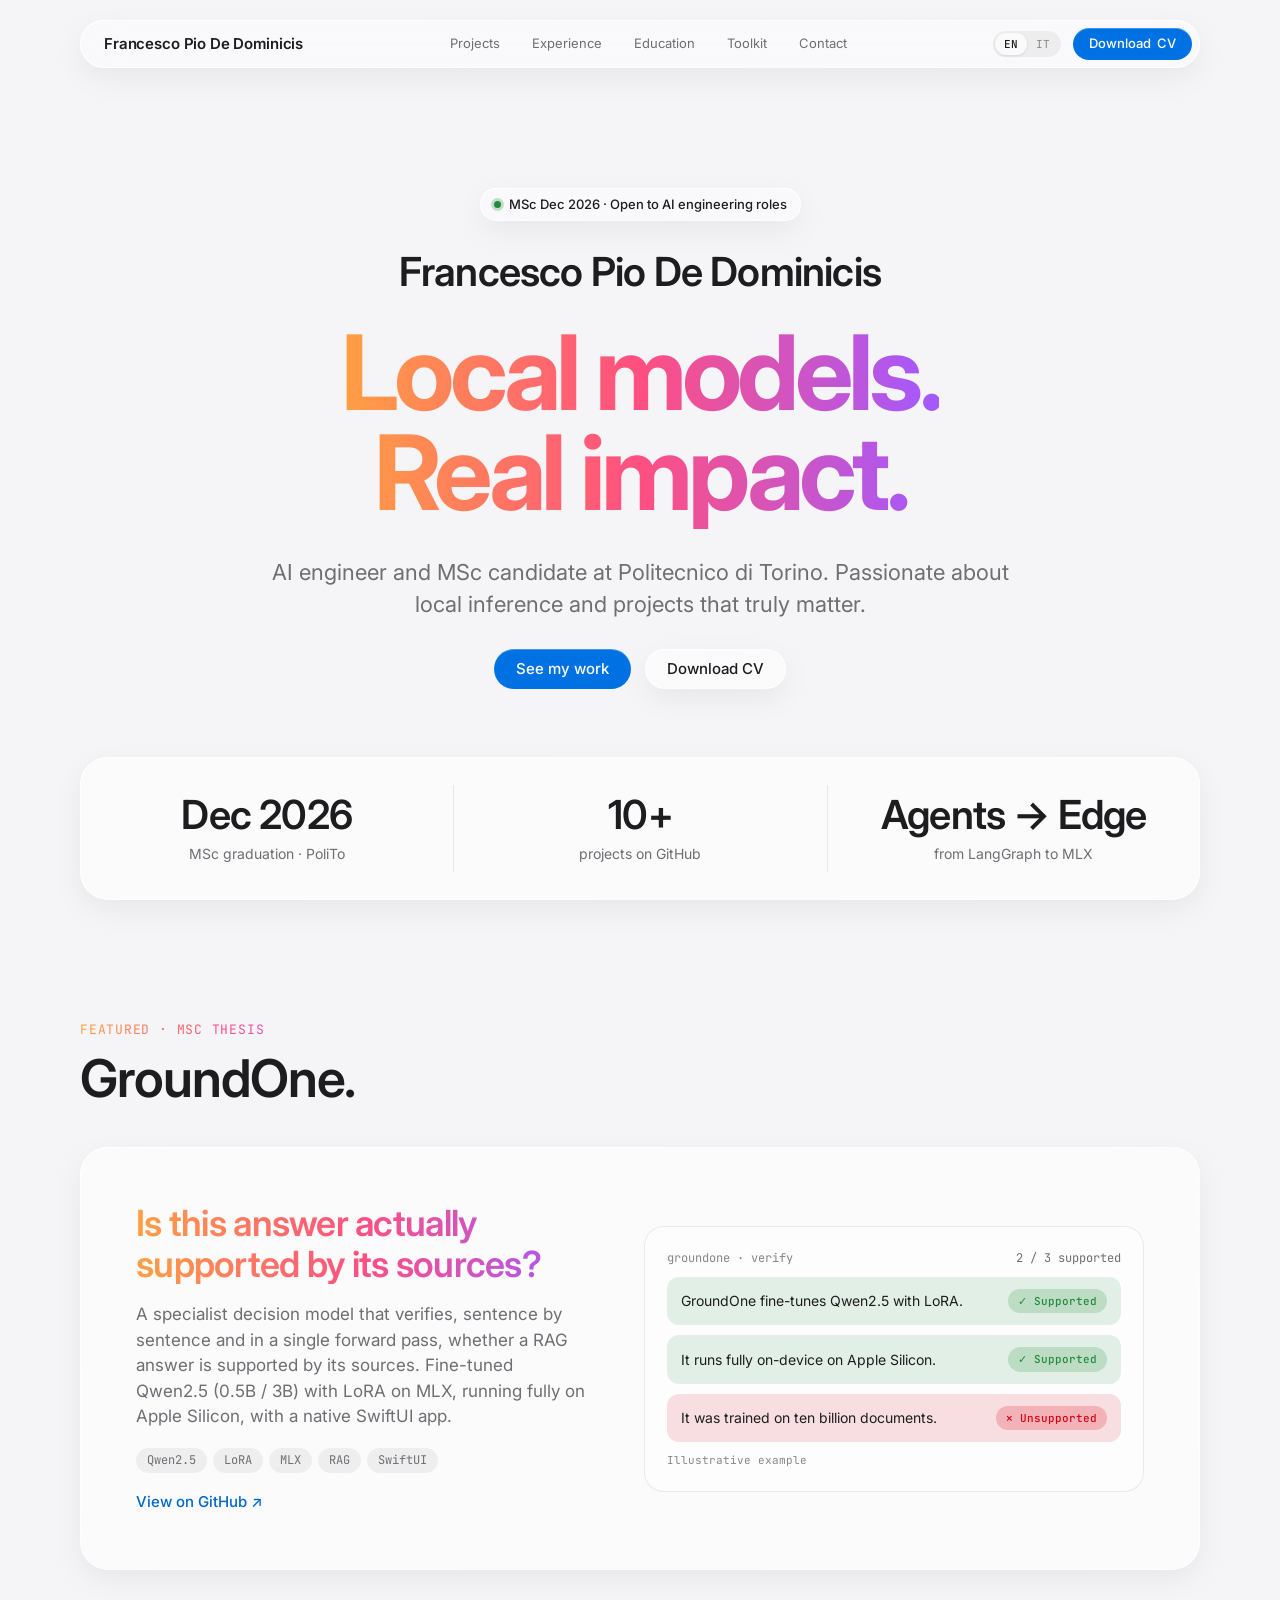
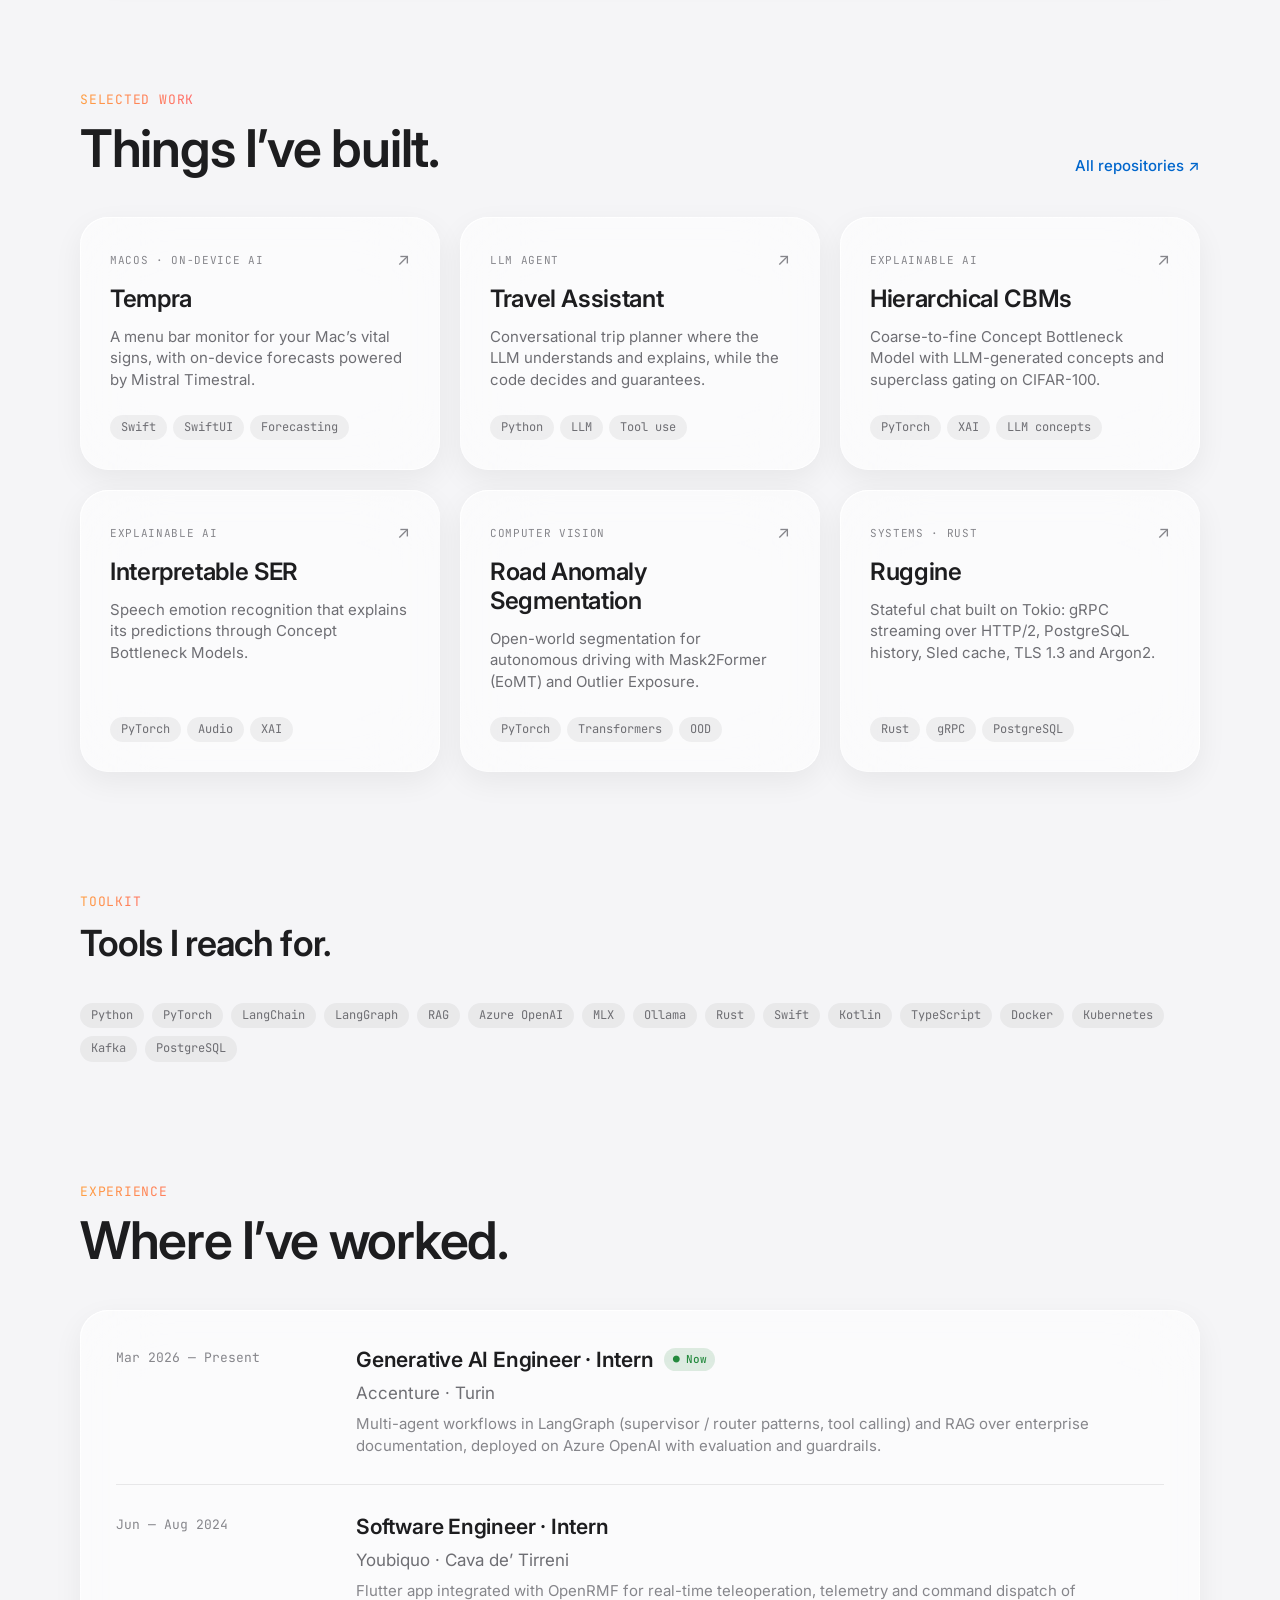
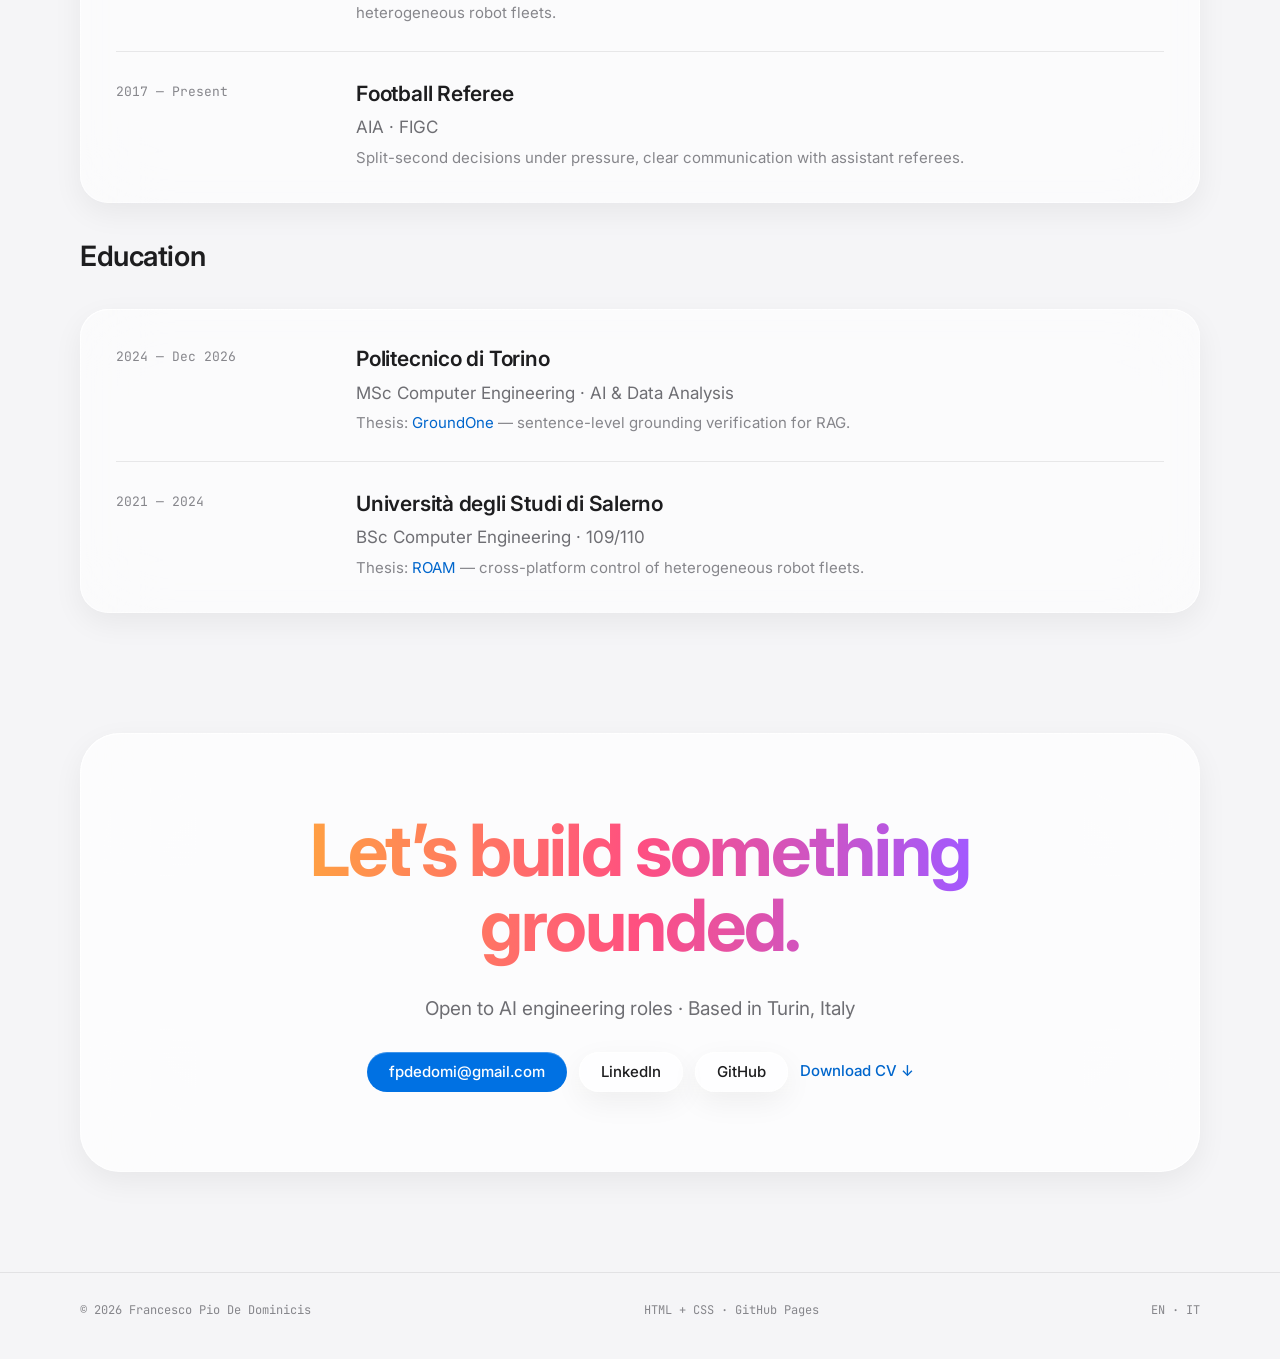
==== index.html @ 04e1f10a "Hero caption: AI engineer instead of Generative AI engineer Co-Authored-By: Claude Opus 5.5 <noreply" ====
<!doctype html>
<html lang="en">
<head>
  <meta charset="utf-8">
  <meta name="viewport" content="width=device-width, initial-scale=1">
  <title>Francesco Pio De Dominicis — AI Engineer</title>
  <meta name="description" content="AI engineer and MSc candidate at Politecnico di Torino, passionate about local inference and meaningful projects.">
  <meta name="color-scheme" content="light dark">
  <meta name="theme-color" content="#f5f5f7" media="(prefers-color-scheme: light)">
  <meta name="theme-color" content="#000000" media="(prefers-color-scheme: dark)">
  <link rel="canonical" href="https://frankydedo.github.io/">
  <link rel="alternate" hreflang="en" href="https://frankydedo.github.io/">
  <link rel="alternate" hreflang="it" href="https://frankydedo.github.io/it/">
  <meta property="og:type" content="website">
  <meta property="og:title" content="Francesco Pio De Dominicis — AI Engineer">
  <meta property="og:description" content="AI engineer passionate about local inference and meaningful projects.">
  <meta property="og:url" content="https://frankydedo.github.io/">
  <link rel="icon" href="assets/favicon.svg" type="image/svg+xml">
  <link rel="preconnect" href="https://fonts.googleapis.com">
  <link rel="preconnect" href="https://fonts.gstatic.com" crossorigin>
  <link rel="stylesheet" href="https://fonts.googleapis.com/css2?family=Inter:wght@400;500;600;700&family=JetBrains+Mono:wght@400;500&display=swap">
  <link rel="stylesheet" href="assets/css/style.css">
</head>
<body>
  <a class="skip-link" href="#main">Skip to content</a>

  <div class="nav-wrap container">
    <nav class="nav glass glass--thin" aria-label="Main">
      <a class="nav__brand" href="#top"><span class="long">Francesco Pio De Dominicis</span><span class="short">F. P. De Dominicis</span></a>
      <div class="nav__links">
        <a href="#work">Projects</a>
        <a href="#experience">Experience</a>
        <a href="#education">Education</a>
        <a href="#toolkit">Toolkit</a>
        <a href="#contact">Contact</a>
      </div>
      <div class="nav__actions">
        <div class="lang" aria-label="Language">
          <a href="./" aria-current="true" hreflang="en" lang="en">EN</a>
          <a href="it/" hreflang="it" lang="it">IT</a>
        </div>
        <a class="btn btn--primary btn--small" href="assets/Francesco-Pio-De-Dominicis-CV.pdf" download><span class="long">Download </span>CV</a>
      </div>
    </nav>
  </div>

  <main id="main">
    <!-- Hero -->
    <header class="hero container" id="top">
      <p class="status glass glass--thin"><span class="status__dot" aria-hidden="true"></span>MSc Dec 2026 · Open to AI engineering roles</p>
      <p class="hero__name">Francesco Pio De Dominicis</p>
      <h1 class="hero__title gradient-text">Local models.<br>Real impact.</h1>
      <p class="hero__lead">AI engineer and MSc candidate at Politecnico di Torino. Passionate about local inference and projects that truly matter.</p>
      <div class="hero__cta">
        <a class="btn btn--primary" href="#work">See my work</a>
        <a class="btn btn--glass glass" href="assets/Francesco-Pio-De-Dominicis-CV.pdf" download>Download CV</a>
      </div>
      <div class="stats glass">
        <div class="stat"><span class="stat__value">Dec 2026</span><span class="stat__label">MSc graduation · PoliTo</span></div>
        <div class="stat"><span class="stat__value">10+</span><span class="stat__label">projects on GitHub</span></div>
        <div class="stat"><span class="stat__value">Agents → Edge</span><span class="stat__label">from LangGraph to MLX</span></div>
      </div>
    </header>

    <!-- Featured -->
    <section class="section container" id="work" aria-labelledby="featured-title">
      <div class="section-head">
        <div>
          <p class="eyebrow gradient-text">Featured · MSc Thesis</p>
          <h2 class="headline" id="featured-title">GroundOne.</h2>
        </div>
      </div>
      <article class="featured glass">
        <div class="featured__body">
          <h3 class="featured__title gradient-text">Is this answer actually supported by its sources?</h3>
          <p class="featured__text">A specialist decision model that verifies, sentence by sentence and in a single forward pass, whether a RAG answer is supported by its sources. Fine-tuned Qwen2.5 (0.5B / 3B) with LoRA on MLX, running fully on Apple Silicon, with a native SwiftUI app.</p>
          <ul class="tags" aria-label="Technologies">
            <li class="tag">Qwen2.5</li><li class="tag">LoRA</li><li class="tag">MLX</li><li class="tag">RAG</li><li class="tag">SwiftUI</li>
          </ul>
          <a class="link" href="https://github.com/frankydedo/GroundOne" target="_blank" rel="noopener">View on GitHub ↗</a>
        </div>
        <figure class="viz" aria-label="Example of sentence-level verification">
          <div class="viz__head"><span>groundone · verify</span><span>2 / 3 supported</span></div>
          <div class="claim claim--ok"><span>GroundOne fine-tunes Qwen2.5 with LoRA.</span><span class="claim__badge">✓ Supported</span></div>
          <div class="claim claim--ok"><span>It runs fully on-device on Apple Silicon.</span><span class="claim__badge">✓ Supported</span></div>
          <div class="claim claim--bad"><span>It was trained on ten billion documents.</span><span class="claim__badge">✕ Unsupported</span></div>
          <figcaption class="viz__note">Illustrative example</figcaption>
        </figure>
      </article>
    </section>

    <!-- Projects -->
    <section class="section container" aria-labelledby="projects-title">
      <div class="section-head">
        <div>
          <p class="eyebrow gradient-text">Selected work</p>
          <h2 class="headline" id="projects-title">Things I’ve built.</h2>
        </div>
        <a class="link" href="https://github.com/frankydedo?tab=repositories" target="_blank" rel="noopener">All repositories ↗</a>
      </div>
      <div class="grid">
        <a class="card glass" href="https://github.com/frankydedo/Tempra" target="_blank" rel="noopener">
          <div class="card__top"><span class="card__kicker">macOS · On-device AI</span><span class="card__arrow" aria-hidden="true">↗</span></div>
          <h3 class="card__title">Tempra</h3>
          <p class="card__text">A menu bar monitor for your Mac’s vital signs, with on-device forecasts powered by Mistral Timestral.</p>
          <ul class="tags"><li class="tag">Swift</li><li class="tag">SwiftUI</li><li class="tag">Forecasting</li></ul>
        </a>
        <a class="card glass" href="https://github.com/frankydedo/travel-assistant" target="_blank" rel="noopener">
          <div class="card__top"><span class="card__kicker">LLM Agent</span><span class="card__arrow" aria-hidden="true">↗</span></div>
          <h3 class="card__title">Travel Assistant</h3>
          <p class="card__text">Conversational trip planner where the LLM understands and explains, while the code decides and guarantees.</p>
          <ul class="tags"><li class="tag">Python</li><li class="tag">LLM</li><li class="tag">Tool use</li></ul>
        </a>
        <a class="card glass" href="https://github.com/frankydedo/Hierarchical-Coarse-to-Fine-Concept-Bottleneck-Models" target="_blank" rel="noopener">
          <div class="card__top"><span class="card__kicker">Explainable AI</span><span class="card__arrow" aria-hidden="true">↗</span></div>
          <h3 class="card__title">Hierarchical CBMs</h3>
          <p class="card__text">Coarse-to-fine Concept Bottleneck Model with LLM-generated concepts and superclass gating on CIFAR-100.</p>
          <ul class="tags"><li class="tag">PyTorch</li><li class="tag">XAI</li><li class="tag">LLM concepts</li></ul>
        </a>
        <a class="card glass" href="https://github.com/frankydedo/Inherently-Interpretable-SER" target="_blank" rel="noopener">
          <div class="card__top"><span class="card__kicker">Explainable AI</span><span class="card__arrow" aria-hidden="true">↗</span></div>
          <h3 class="card__title">Interpretable SER</h3>
          <p class="card__text">Speech emotion recognition that explains its predictions through Concept Bottleneck Models.</p>
          <ul class="tags"><li class="tag">PyTorch</li><li class="tag">Audio</li><li class="tag">XAI</li></ul>
        </a>
        <a class="card glass" href="https://github.com/frankydedo/MaskArchitectureAnomaly_CourseProject" target="_blank" rel="noopener">
          <div class="card__top"><span class="card__kicker">Computer Vision</span><span class="card__arrow" aria-hidden="true">↗</span></div>
          <h3 class="card__title">Road Anomaly Segmentation</h3>
          <p class="card__text">Open-world segmentation for autonomous driving with Mask2Former (EoMT) and Outlier Exposure.</p>
          <ul class="tags"><li class="tag">PyTorch</li><li class="tag">Transformers</li><li class="tag">OOD</li></ul>
        </a>
        <a class="card glass" href="https://github.com/frankydedo/Ruggine" target="_blank" rel="noopener">
          <div class="card__top"><span class="card__kicker">Systems · Rust</span><span class="card__arrow" aria-hidden="true">↗</span></div>
          <h3 class="card__title">Ruggine</h3>
          <p class="card__text">Stateful chat built on Tokio: gRPC streaming over HTTP/2, PostgreSQL history, Sled cache, TLS 1.3 and Argon2.</p>
          <ul class="tags"><li class="tag">Rust</li><li class="tag">gRPC</li><li class="tag">PostgreSQL</li></ul>
        </a>
      </div>
    </section>

    <!-- Toolkit -->
    <section class="section container toolkit" id="toolkit" aria-labelledby="toolkit-title">
      <div class="section-head">
        <div>
          <p class="eyebrow gradient-text">Toolkit</p>
          <h2 class="headline headline--sm" id="toolkit-title">Tools I reach for.</h2>
        </div>
      </div>
      <ul class="tags">
        <li class="tag">Python</li><li class="tag">PyTorch</li><li class="tag">LangChain</li><li class="tag">LangGraph</li><li class="tag">RAG</li><li class="tag">Azure OpenAI</li><li class="tag">MLX</li><li class="tag">Ollama</li><li class="tag">Rust</li><li class="tag">Swift</li><li class="tag">Kotlin</li><li class="tag">TypeScript</li><li class="tag">Docker</li><li class="tag">Kubernetes</li><li class="tag">Kafka</li><li class="tag">PostgreSQL</li>
      </ul>
    </section>

    <!-- Experience -->
    <section class="section container" id="experience" aria-labelledby="experience-title">
      <div class="section-head">
        <div>
          <p class="eyebrow gradient-text">Experience</p>
          <h2 class="headline" id="experience-title">Where I’ve worked.</h2>
        </div>
      </div>
      <ol class="timeline glass">
        <li class="entry">
          <span class="entry__period">Mar 2026 — Present</span>
          <div>
            <h3 class="entry__role">Generative AI Engineer · Intern <span class="now">● Now</span></h3>
            <p class="entry__org">Accenture · Turin</p>
            <p class="entry__text">Multi-agent workflows in LangGraph (supervisor / router patterns, tool calling) and RAG over enterprise documentation, deployed on Azure OpenAI with evaluation and guardrails.</p>
          </div>
        </li>
        <li class="entry">
          <span class="entry__period">Jun — Aug 2024</span>
          <div>
            <h3 class="entry__role">Software Engineer · Intern</h3>
            <p class="entry__org">Youbiquo · Cava de’ Tirreni</p>
            <p class="entry__text">Flutter app integrated with OpenRMF for real-time teleoperation, telemetry and command dispatch of heterogeneous robot fleets.</p>
          </div>
        </li>
        <li class="entry">
          <span class="entry__period">2017 — Present</span>
          <div>
            <h3 class="entry__role">Football Referee</h3>
            <p class="entry__org">AIA · FIGC</p>
            <p class="entry__text">Split-second decisions under pressure, clear communication with assistant referees.</p>
          </div>
        </li>
      </ol>

      <h3 class="subhead" id="education">Education</h3>
      <ol class="timeline glass">
        <li class="entry">
          <span class="entry__period">2024 — Dec 2026</span>
          <div>
            <h3 class="entry__role">Politecnico di Torino</h3>
            <p class="entry__org">MSc Computer Engineering · AI &amp; Data Analysis</p>
            <p class="entry__text">Thesis: <a href="https://github.com/frankydedo/GroundOne" target="_blank" rel="noopener">GroundOne</a> — sentence-level grounding verification for RAG.</p>
          </div>
        </li>
        <li class="entry">
          <span class="entry__period">2021 — 2024</span>
          <div>
            <h3 class="entry__role">Università degli Studi di Salerno</h3>
            <p class="entry__org">BSc Computer Engineering · 109/110</p>
            <p class="entry__text">Thesis: <a href="https://github.com/frankydedo/ROAM" target="_blank" rel="noopener">ROAM</a> — cross-platform control of heterogeneous robot fleets.</p>
          </div>
        </li>
      </ol>
    </section>

    <!-- Contact -->
    <section class="section container" id="contact" aria-labelledby="contact-title">
      <div class="cta glass glass--thick">
        <h2 class="cta__title gradient-text" id="contact-title">Let’s build something<br>grounded.</h2>
        <p class="cta__lead">Open to AI engineering roles · Based in Turin, Italy</p>
        <div class="cta__actions">
          <a class="btn btn--primary" href="mailto:fpdedomi@gmail.com">fpdedomi@gmail.com</a>
          <a class="btn btn--glass glass" href="https://www.linkedin.com/in/francesco-pio-de-dominicis/" target="_blank" rel="noopener">LinkedIn</a>
          <a class="btn btn--glass glass" href="https://github.com/frankydedo" target="_blank" rel="noopener">GitHub</a>
          <a class="link" href="assets/Francesco-Pio-De-Dominicis-CV.pdf" download>Download CV ↓</a>
        </div>
      </div>
    </section>
  </main>

  <footer class="footer">
    <div class="footer__inner container">
      <span>© 2026 Francesco Pio De Dominicis</span>
      <span>HTML + CSS · GitHub Pages</span>
      <span><a href="./" aria-current="true">EN</a> · <a href="it/">IT</a></span>
    </div>
  </footer>
</body>
</html>
---- assets/css/style.css ----
/* ==========================================================================
   Francesco Pio De Dominicis — Portfolio
   Design system E · "Pro Glass": monochrome canvas, gradient headlines,
   Liquid Glass on foreground containers only. Theme follows the OS.
   ========================================================================== */

/* ---------- Tokens ---------- */
:root {
  color-scheme: light dark;

  --font-sans: -apple-system, BlinkMacSystemFont, "SF Pro Display", "SF Pro Text", "Inter", "Segoe UI", Roboto, "Helvetica Neue", Arial, sans-serif;
  --font-mono: "JetBrains Mono", ui-monospace, "SF Mono", Menlo, Consolas, monospace;

  --gradient: linear-gradient(90deg, #ff9f43 0%, #ff4f81 50%, #a259ff 100%);

  --radius: 28px;
  --radius-inner: 12px;
  --radius-cta: 40px;
  --content: 1120px;
  --gutter: 20px;

  /* Light */
  --bg: #f5f5f7;
  --label: #1d1d1f;
  --label-2: #6e6e73;
  --label-3: #86868b;
  --separator: rgba(0, 0, 0, 0.08);
  --accent: #0071e3;
  --on-accent: #ffffff;
  --link: #0066cc;
  --tag: rgba(0, 0, 0, 0.05);
  --ok: #248a3d;
  --bad: #d70015;

  --glass: rgba(255, 255, 255, 0.55);
  --glass-thin: rgba(255, 255, 255, 0.45);
  --glass-thick: rgba(255, 255, 255, 0.7);
  --glass-rim: linear-gradient(135deg, rgba(255,255,255,1) 0%, rgba(255,255,255,.55) 33%, rgba(255,255,255,.3) 66%, rgba(255,255,255,.95) 100%);
  --glass-shadow: 0 10px 30px rgba(0, 0, 0, 0.06);
  --glass-highlight: inset 0 1px 0 rgba(255, 255, 255, 0.6);
  --viz: rgba(255, 255, 255, 0.5);
}

@media (prefers-color-scheme: dark) {
  :root {
    --bg: #000000;
    --label: #f5f5f7;
    --label-2: #a1a1a6;
    --label-3: #6e6e73;
    --separator: rgba(255, 255, 255, 0.1);
    --accent: #2997ff;
    --on-accent: #ffffff;
    --link: #2997ff;
    --tag: rgba(255, 255, 255, 0.08);
    --ok: #30d158;
    --bad: #ff453a;

    --glass: rgba(255, 255, 255, 0.07);
    --glass-thin: rgba(255, 255, 255, 0.06);
    --glass-thick: rgba(255, 255, 255, 0.1);
    --glass-rim: linear-gradient(135deg, rgba(255,255,255,.5) 0%, rgba(255,255,255,.1) 33%, rgba(255,255,255,.04) 66%, rgba(255,255,255,.28) 100%);
    --glass-shadow: 0 10px 40px rgba(0, 0, 0, 0.4);
    --glass-highlight: inset 0 1px 0 rgba(255, 255, 255, 0.14);
    --viz: rgba(0, 0, 0, 0.35);
  }
}

/* ---------- Base ---------- */
*, *::before, *::after { box-sizing: border-box; }

html { scroll-behavior: smooth; scroll-padding-top: 96px; -webkit-text-size-adjust: 100%; }

body {
  margin: 0;
  background: var(--bg);
  color: var(--label);
  font-family: var(--font-sans);
  font-size: 17px;
  line-height: 1.5;
  -webkit-font-smoothing: antialiased;
  -moz-osx-font-smoothing: grayscale;
  text-rendering: optimizeLegibility;
}

h1, h2, h3, p { margin: 0; }
a { color: inherit; text-decoration: none; }
ul, ol, figure { margin: 0; padding: 0; list-style: none; }
img, svg { display: block; max-width: 100%; }

:focus-visible { outline: 2px solid var(--accent); outline-offset: 3px; border-radius: 8px; }

.skip-link {
  position: absolute; left: 16px; top: -48px; z-index: 100;
  padding: 8px 14px; border-radius: 980px;
  background: var(--accent); color: var(--on-accent); font-size: 14px;
}
.skip-link:focus { top: 16px; }

.container { width: min(var(--content), 100% - 2 * var(--gutter)); margin-inline: auto; }

.mono { font-family: var(--font-mono); }

.gradient-text {
  background: var(--gradient);
  -webkit-background-clip: text;
  background-clip: text;
  color: transparent;
}

.eyebrow {
  font-family: var(--font-mono);
  font-size: 13px;
  letter-spacing: 0.06em;
  text-transform: uppercase;
}

/* ---------- Liquid Glass ---------- */
.glass {
  position: relative;
  background: var(--glass);
  -webkit-backdrop-filter: blur(40px) saturate(180%);
  backdrop-filter: blur(40px) saturate(180%);
  border-radius: var(--radius);
  box-shadow: var(--glass-highlight), var(--glass-shadow);
  isolation: isolate;
}
/* specular rim: a 1px gradient border drawn with a mask */
.glass::before {
  content: "";
  position: absolute;
  inset: 0;
  padding: 1px;
  border-radius: inherit;
  background: var(--glass-rim);
  -webkit-mask: linear-gradient(#000 0 0) content-box, linear-gradient(#000 0 0);
  -webkit-mask-composite: xor;
  mask: linear-gradient(#000 0 0) content-box, linear-gradient(#000 0 0);
  mask-composite: exclude;
  pointer-events: none;
}
.glass--thin { background: var(--glass-thin); -webkit-backdrop-filter: blur(20px) saturate(180%); backdrop-filter: blur(20px) saturate(180%); }
.glass--thick { background: var(--glass-thick); -webkit-backdrop-filter: blur(60px) saturate(180%); backdrop-filter: blur(60px) saturate(180%); }

/* ---------- Buttons, links, tags ---------- */
.btn {
  display: inline-flex; align-items: center; gap: 6px;
  padding: 11px 22px;
  border-radius: 980px;
  font-size: 15px; font-weight: 500; line-height: 1.2;
  white-space: nowrap;
  transition: transform .2s ease-out, background-color .2s ease-out, opacity .2s;
}
.btn:hover { transform: translateY(-1px); }
.btn:active { transform: translateY(0); opacity: .85; }
.btn--primary { background: var(--accent); color: var(--on-accent); box-shadow: inset 0 1px 0 rgba(255,255,255,.25); }
.btn--glass { color: var(--label); border-radius: 980px; }
.btn--small { padding: 8px 16px; font-size: 13px; }

.link { color: var(--link); font-size: 15px; font-weight: 500; }
.link:hover { text-decoration: underline; text-underline-offset: 3px; }

.tags { display: flex; flex-wrap: wrap; gap: 6px; }
.tag {
  padding: 5px 11px;
  border-radius: 980px;
  background: var(--tag);
  color: var(--label-2);
  font-family: var(--font-mono);
  font-size: 12px;
  line-height: 1.3;
}

/* ---------- Nav (floating glass capsule) ---------- */
.nav-wrap { position: sticky; top: 16px; z-index: 50; margin-top: 20px; }
.nav {
  display: flex; align-items: center; justify-content: space-between; gap: 16px;
  padding: 8px 8px 8px 24px;
  border-radius: 980px;
}
.nav__brand { font-size: 15px; font-weight: 600; letter-spacing: -0.01em; }
.nav__links { display: flex; gap: 32px; font-size: 13px; color: var(--label-2); }
.nav__links a:hover { color: var(--label); }
.nav__actions { display: flex; align-items: center; gap: 12px; }

.lang { display: flex; padding: 2px; border-radius: 980px; background: var(--tag); font-family: var(--font-mono); font-size: 11px; }
.lang a { padding: 3px 9px; border-radius: 980px; color: var(--label-3); }
.lang a[aria-current="true"] { background: var(--glass-thick); color: var(--label); font-weight: 500; box-shadow: 0 1px 3px rgba(0,0,0,.1); }

/* ---------- Sections ---------- */
.section { padding-top: 120px; }
.section-head { display: flex; align-items: flex-end; justify-content: space-between; gap: 24px; margin-bottom: 40px; }
.section-head .eyebrow { margin-bottom: 12px; }
.headline { font-size: clamp(36px, 5vw, 52px); font-weight: 600; letter-spacing: -0.025em; line-height: 1.08; }
.headline--sm { font-size: 36px; }

/* ---------- Hero ---------- */
.hero { padding-top: 120px; text-align: center; display: flex; flex-direction: column; align-items: center; gap: 28px; }
.status {
  display: inline-flex; align-items: center; gap: 8px;
  padding: 7px 14px; border-radius: 980px;
  font-size: 13px; font-weight: 500;
}
.status__dot { width: 7px; height: 7px; border-radius: 50%; background: var(--ok); box-shadow: 0 0 0 3px color-mix(in srgb, var(--ok) 25%, transparent); }
.hero__name { font-size: clamp(26px, 3.4vw, 40px); font-weight: 600; letter-spacing: -0.02em; line-height: 1.15; }
.hero__title { font-size: clamp(32px, 12vw, 104px); font-weight: 700; letter-spacing: -0.045em; line-height: 0.96; padding-bottom: 0.06em; }
.hero__lead { max-width: 760px; font-size: clamp(18px, 2.2vw, 22px); line-height: 1.45; color: var(--label-2); }
.hero__cta { display: flex; flex-wrap: wrap; justify-content: center; gap: 14px; }

.stats { display: grid; grid-template-columns: repeat(3, 1fr); width: 100%; margin-top: 40px; padding: 28px 0; }
.stat { display: flex; flex-direction: column; align-items: center; gap: 6px; padding: 8px 16px; }
.stat + .stat { border-left: 1px solid var(--separator); }
.stat__value { font-size: clamp(28px, 3.4vw, 40px); font-weight: 600; letter-spacing: -0.02em; line-height: 1.1; }
.stat__label { font-size: 14px; color: var(--label-2); }

/* ---------- Featured (GroundOne) ---------- */
.featured { display: grid; grid-template-columns: 1fr 500px; gap: 56px; align-items: center; padding: 56px; }
.featured__body { display: flex; flex-direction: column; gap: 18px; }
.featured__title { font-size: 36px; font-weight: 600; letter-spacing: -0.02em; line-height: 1.12; }
.featured__text { color: var(--label-2); line-height: 1.5; }

.viz {
  display: flex; flex-direction: column; gap: 10px;
  padding: 22px; border-radius: 20px;
  background: var(--viz); border: 1px solid var(--separator);
}
.viz__head { display: flex; flex-wrap: wrap; justify-content: space-between; gap: 4px 12px; font-family: var(--font-mono); font-size: 12px; color: var(--label-3); }
.viz__head span:last-child { color: var(--label-2); }
.claim {
  display: flex; align-items: center; justify-content: space-between; gap: 12px;
  padding: 12px 14px; border-radius: var(--radius-inner);
  font-size: 14px;
  background: color-mix(in srgb, var(--c) 12%, transparent);
}
.claim--ok { --c: var(--ok); }
.claim--bad { --c: var(--bad); }
.claim__badge {
  flex-shrink: 0;
  padding: 4px 10px; border-radius: 980px;
  font-family: var(--font-mono); font-size: 11px; font-weight: 500;
  color: var(--c); background: color-mix(in srgb, var(--c) 20%, transparent);
}
.viz__note { font-family: var(--font-mono); font-size: 11px; color: var(--label-3); }

/* ---------- Project grid ---------- */
.grid { display: grid; grid-template-columns: repeat(3, 1fr); gap: 20px; }
.card {
  display: flex; flex-direction: column; gap: 12px;
  padding: 30px;
  transition: transform .2s ease-out;
}
.card:hover { transform: translateY(-4px); }
.card__top { display: flex; justify-content: space-between; align-items: center; }
.card__kicker { font-family: var(--font-mono); font-size: 11px; letter-spacing: 0.06em; text-transform: uppercase; color: var(--label-3); }
.card__arrow { color: var(--label-3); transition: color .2s, transform .2s; }
.card:hover .card__arrow { color: var(--link); transform: translate(2px, -2px); }
.card__title { font-size: 24px; font-weight: 600; letter-spacing: -0.015em; line-height: 1.2; }
.card__text { flex: 1; font-size: 15px; line-height: 1.45; color: var(--label-2); margin-bottom: 12px; }

/* ---------- Toolkit ---------- */
.toolkit .tags { gap: 8px; }

/* ---------- Timeline (experience / education) ---------- */
.timeline { padding: 8px 36px; }
.timeline + .subhead { margin-top: 32px; }
.subhead { font-size: 28px; font-weight: 600; letter-spacing: -0.015em; margin-bottom: 32px; }
.entry { display: grid; grid-template-columns: 200px 1fr; gap: 40px; padding: 26px 0; }
.entry + .entry { border-top: 1px solid var(--separator); }
.entry__period { font-family: var(--font-mono); font-size: 13px; color: var(--label-3); padding-top: 4px; }
.entry__role { display: flex; flex-wrap: wrap; align-items: center; gap: 10px; font-size: 21px; font-weight: 600; letter-spacing: -0.01em; }
.entry__org { font-size: 17px; color: var(--label-2); margin-top: 6px; }
.entry__text { font-size: 15px; line-height: 1.5; color: var(--label-3); margin-top: 6px; }
.entry__text a { color: var(--link); }
.now {
  padding: 3px 9px; border-radius: 980px;
  font-family: var(--font-mono); font-size: 11px; font-weight: 500;
  color: var(--ok); background: color-mix(in srgb, var(--ok) 14%, transparent);
}

/* ---------- Contact ---------- */
.cta { display: flex; flex-direction: column; align-items: center; gap: 28px; padding: 80px 40px; text-align: center; border-radius: var(--radius-cta); }
.cta__title { font-size: clamp(44px, 6.5vw, 72px); font-weight: 700; letter-spacing: -0.03em; line-height: 1.04; padding-bottom: 0.06em; }
.cta__lead { font-size: 19px; color: var(--label-2); }
.cta__actions { display: flex; flex-wrap: wrap; justify-content: center; align-items: center; gap: 12px; }

/* ---------- Footer ---------- */
.footer { margin-top: 100px; border-top: 1px solid var(--separator); }
.footer__inner { display: flex; flex-wrap: wrap; justify-content: space-between; gap: 12px; padding: 28px 0 40px; font-family: var(--font-mono); font-size: 12px; color: var(--label-3); }
.footer a:hover { color: var(--label); }

/* ---------- Responsive ---------- */
@media (max-width: 1060px) {
  .featured { grid-template-columns: 1fr; padding: 40px; }
  .grid { grid-template-columns: repeat(2, 1fr); }
  .nav__links { gap: 20px; }
}

@media (max-width: 760px) {
  .nav { padding-left: 18px; }
  .nav__links { display: none; }
  .nav .long { display: none; }
  .nav__brand { white-space: nowrap; }
  .hero { padding-top: 72px; gap: 22px; }
  .stats { grid-template-columns: 1fr; padding: 8px 0; }
  .stat { padding: 18px 16px; }
  .stat + .stat { border-left: 0; border-top: 1px solid var(--separator); }
  .section { padding-top: 88px; }
  .section-head { flex-direction: column; align-items: flex-start; }
  .featured { padding: 28px 22px; gap: 32px; }
  .featured__title { font-size: 28px; }
  .grid { grid-template-columns: 1fr; }
  .card { padding: 26px; }
  .timeline { padding: 4px 22px; }
  .entry { grid-template-columns: 1fr; gap: 6px; }
  .cta { padding: 56px 22px; }
  .claim { flex-direction: column; align-items: flex-start; }
}

@media (min-width: 761px) {
  .nav .short { display: none; }
}

@media (prefers-reduced-motion: reduce) {
  html { scroll-behavior: auto; }
  *, *::before, *::after { transition: none !important; }
}

/* Fallback for browsers without backdrop-filter: slightly more opaque glass */
@supports not ((backdrop-filter: blur(1px)) or (-webkit-backdrop-filter: blur(1px))) {
  :root { --glass: rgba(255, 255, 255, 0.85); }
  @media (prefers-color-scheme: dark) { :root { --glass: rgba(28, 28, 30, 0.92); } }
}
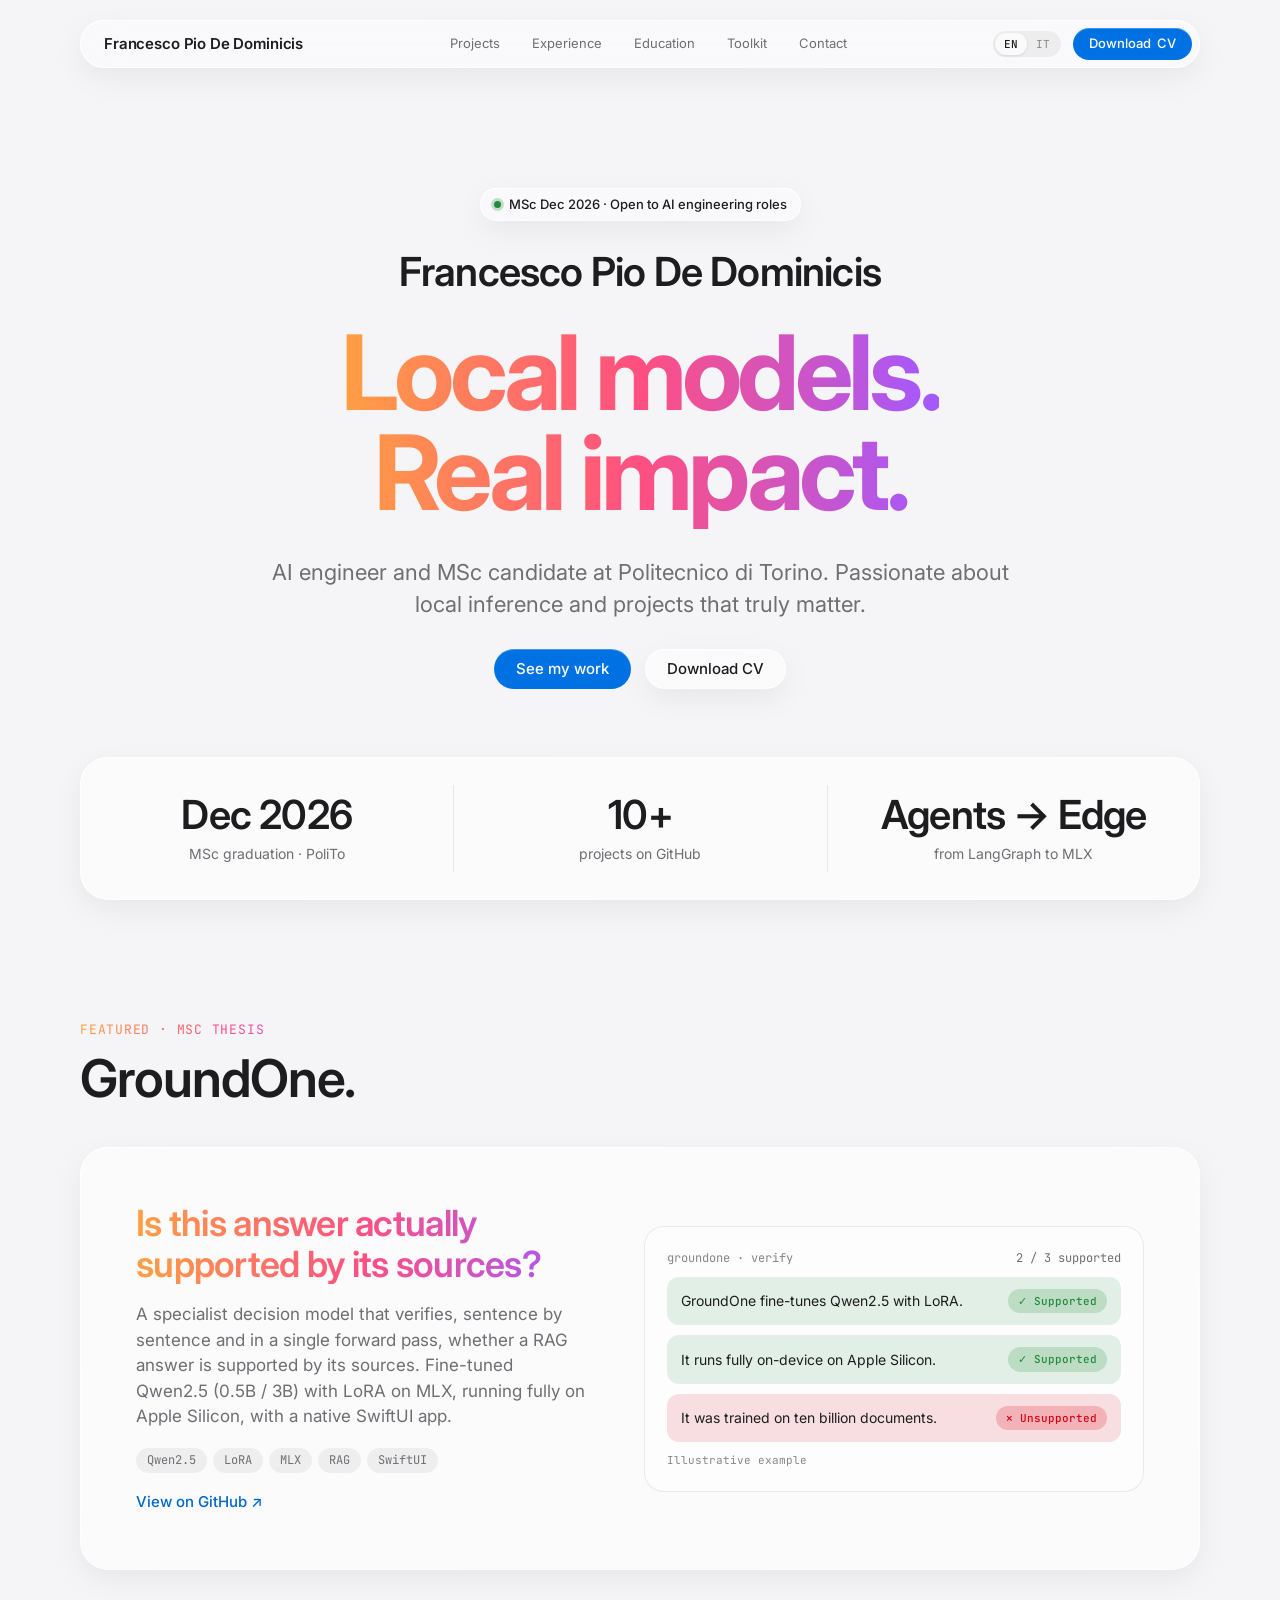
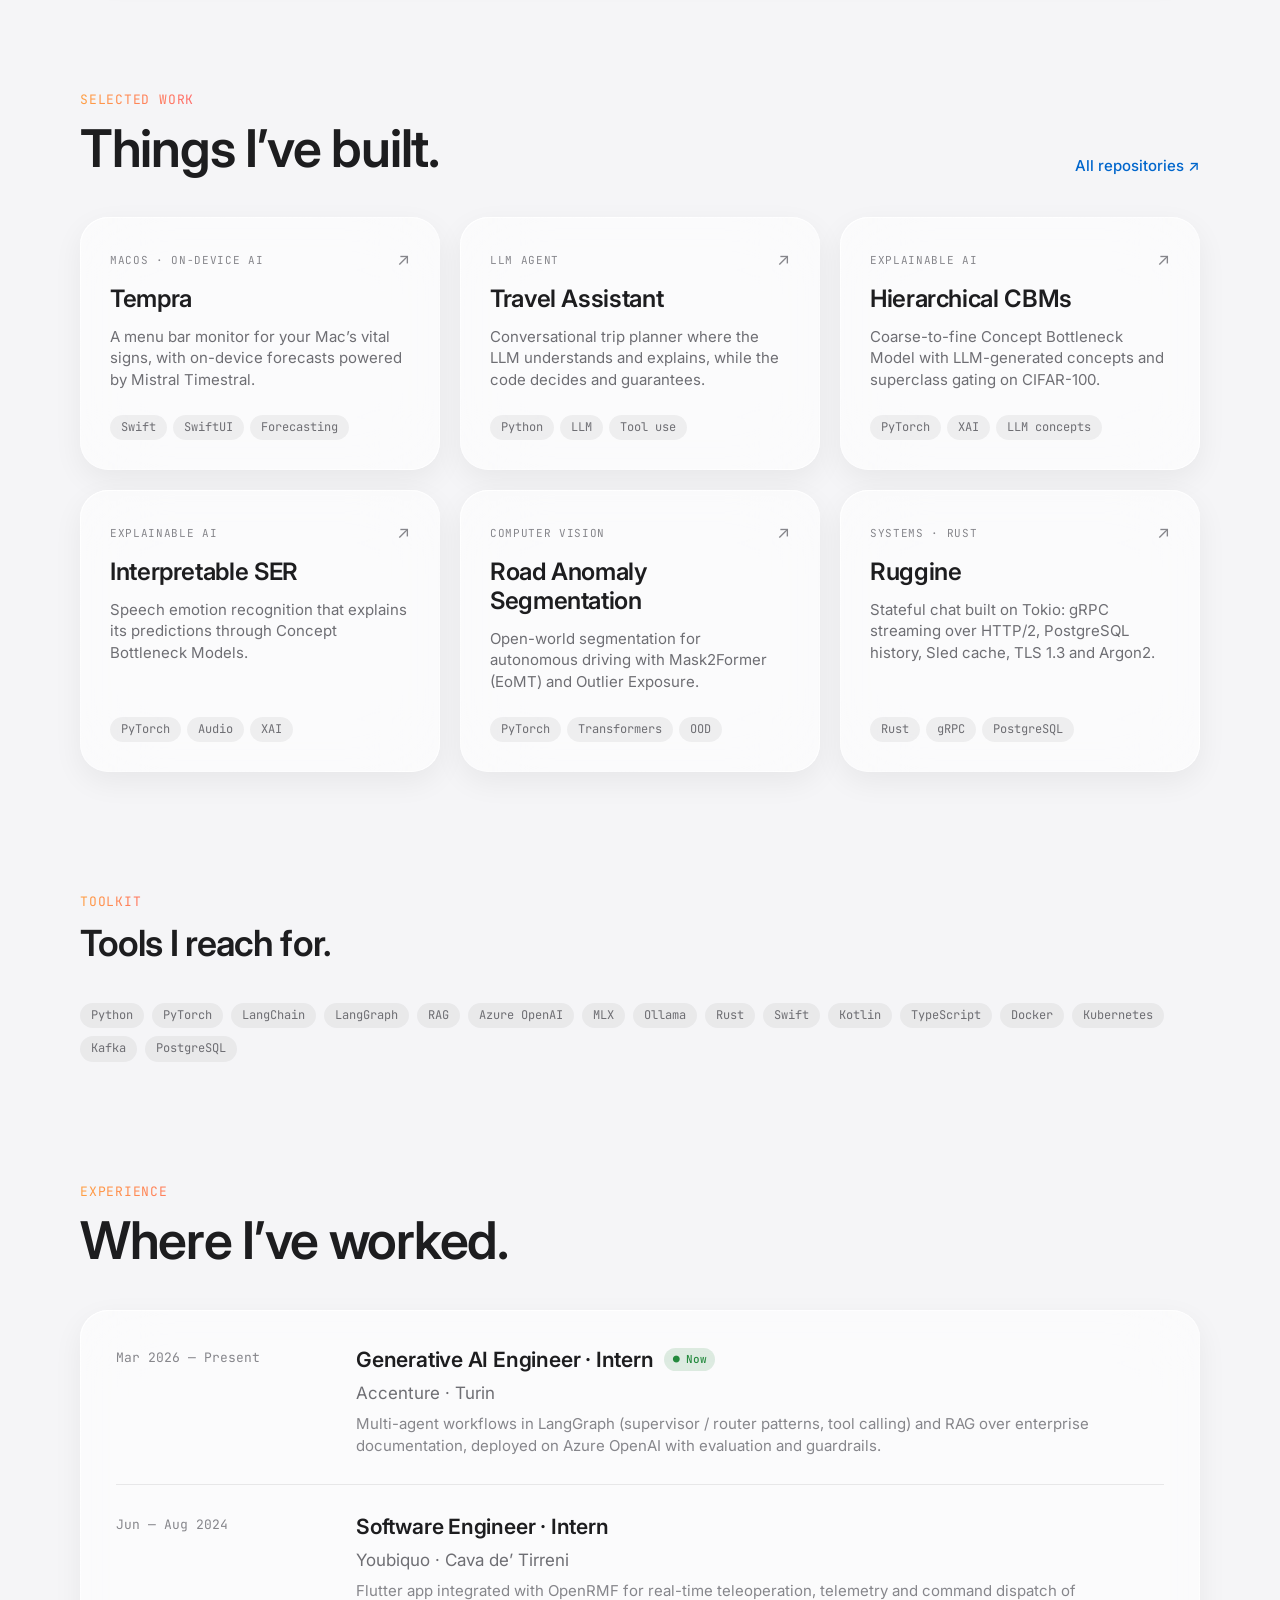
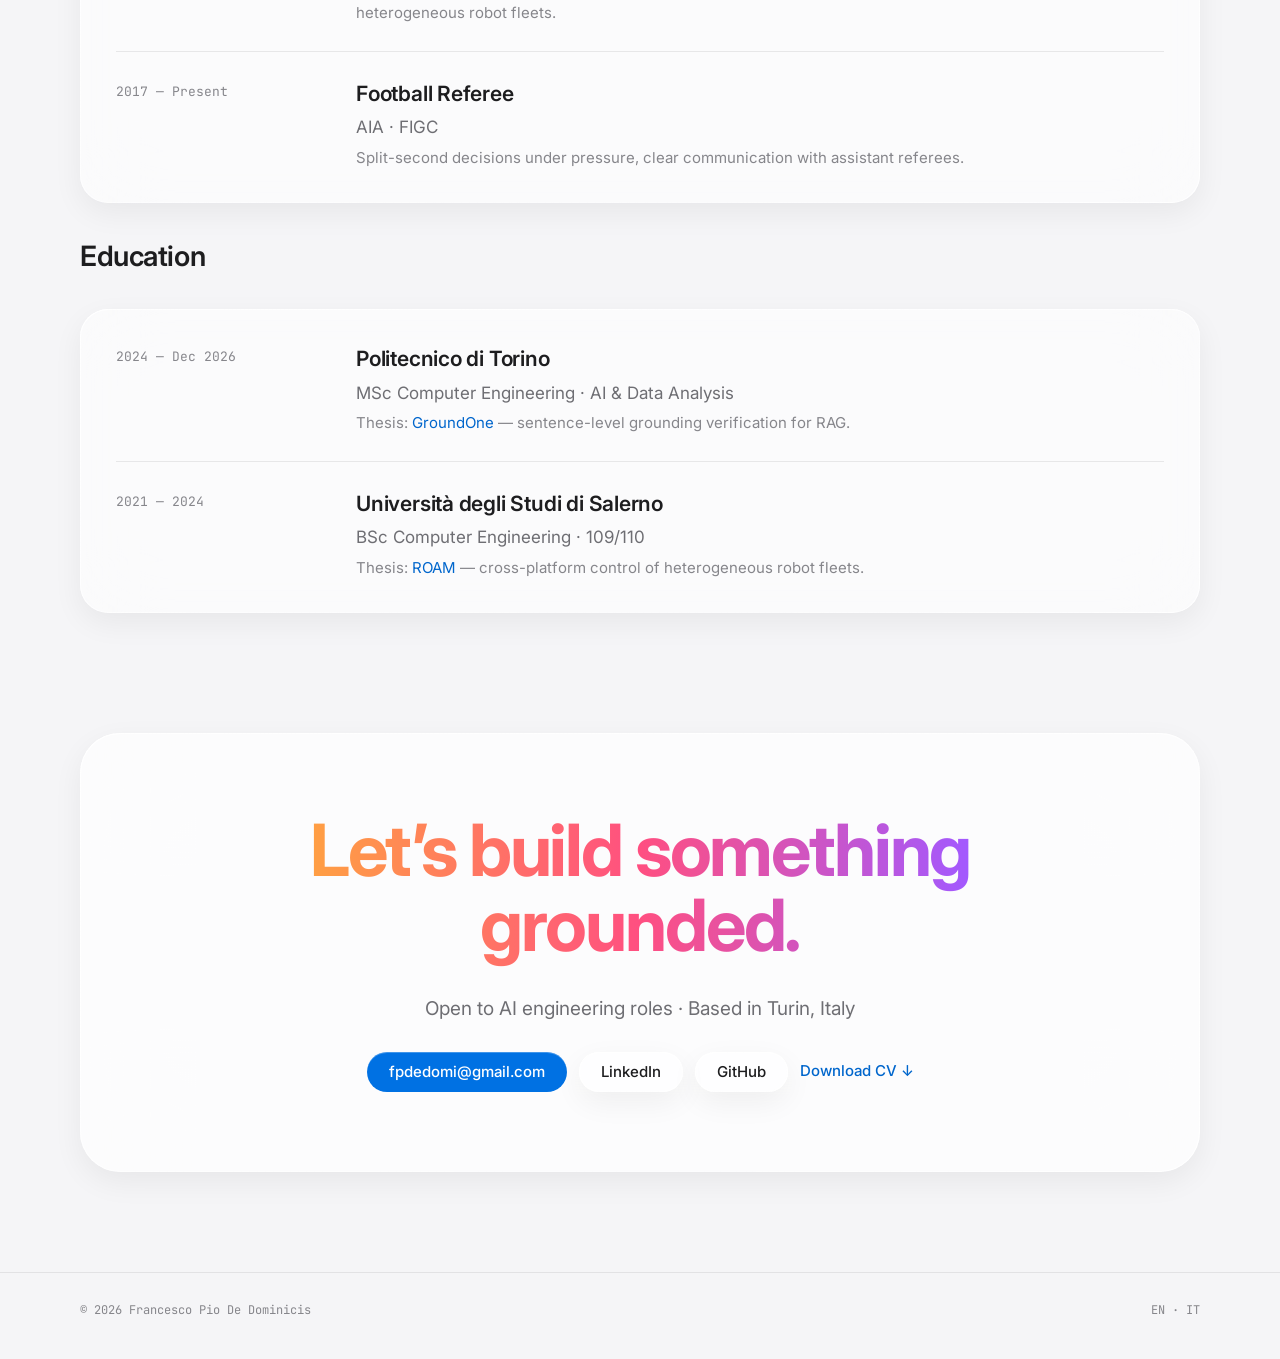
==== commit e6c63450: "Remove stack line from footer Co-Authored-By: Claude Opus 5.5 <noreply@anthropic.com>" ====
--- a/index.html
+++ b/index.html
@@ -225,7 +225,6 @@
   <footer class="footer">
     <div class="footer__inner container">
       <span>© 2026 Francesco Pio De Dominicis</span>
-      <span>HTML + CSS · GitHub Pages</span>
       <span><a href="./" aria-current="true">EN</a> · <a href="it/">IT</a></span>
     </div>
   </footer>
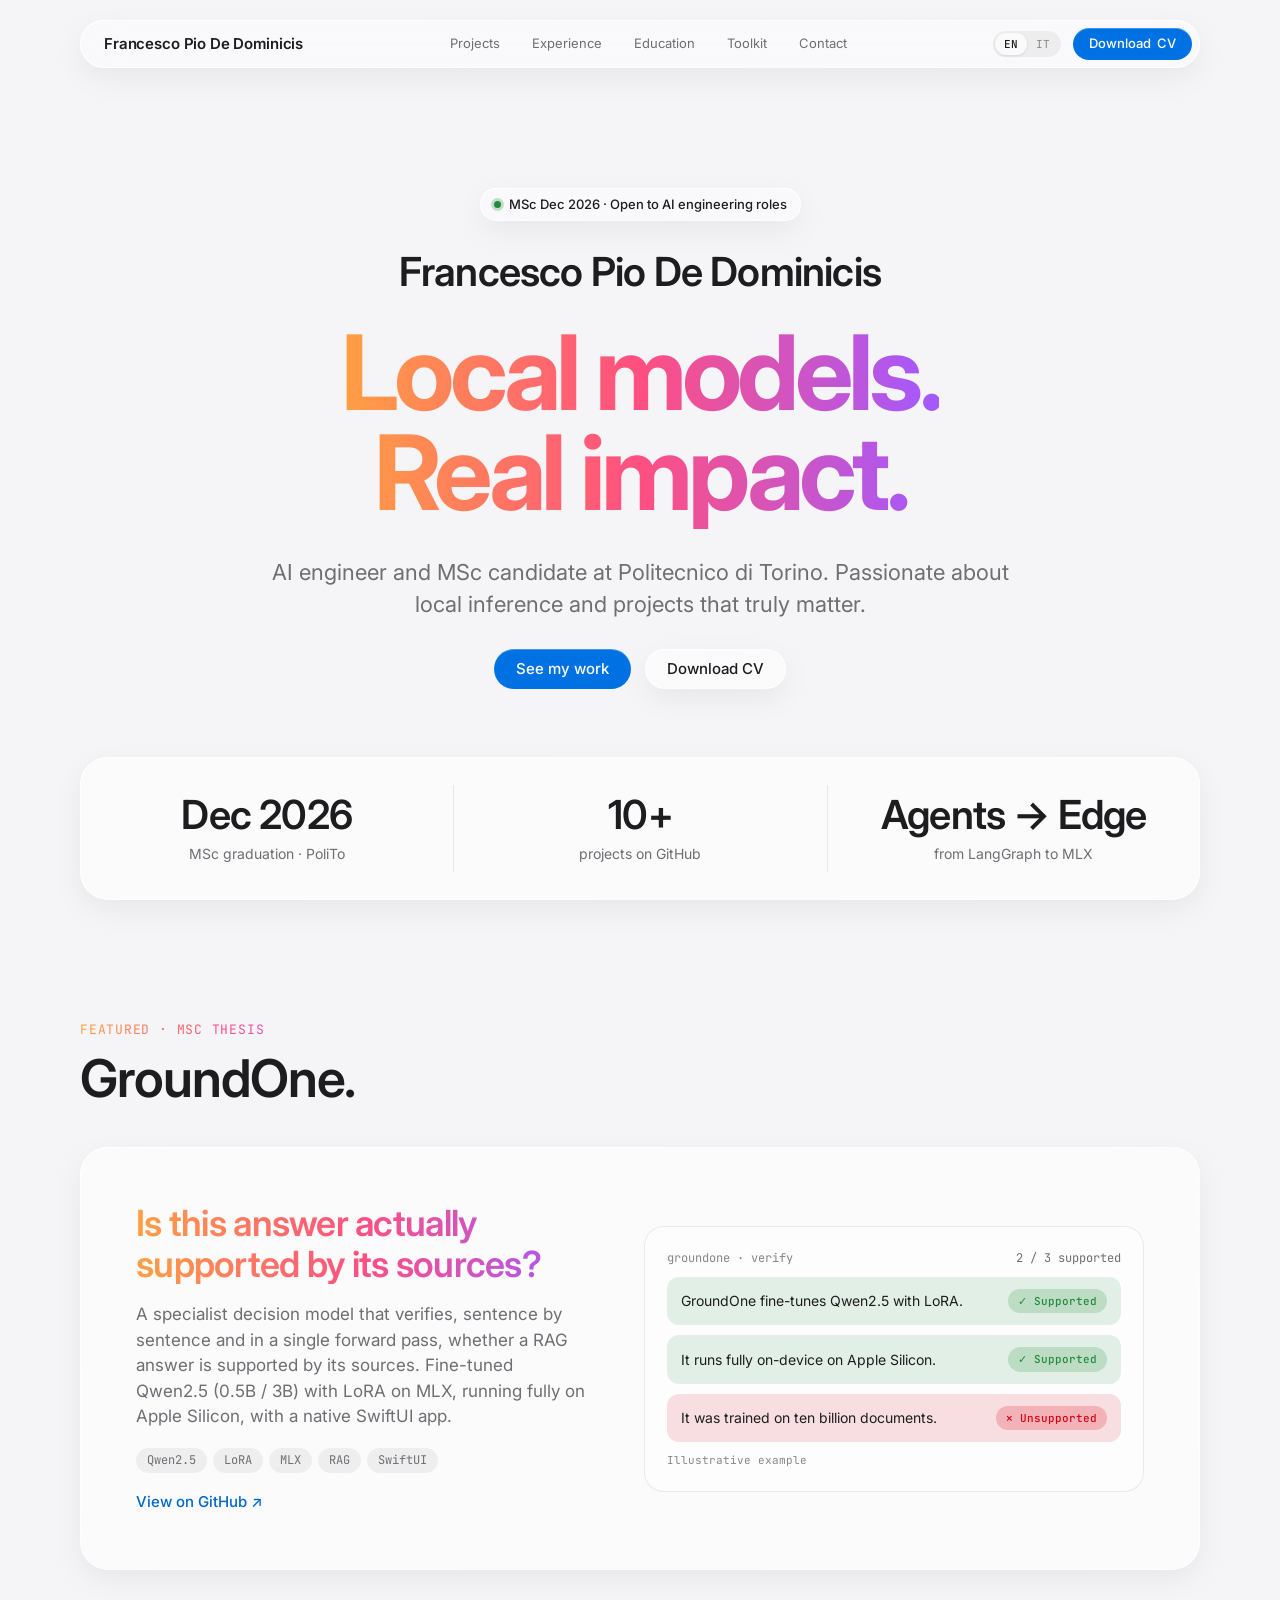
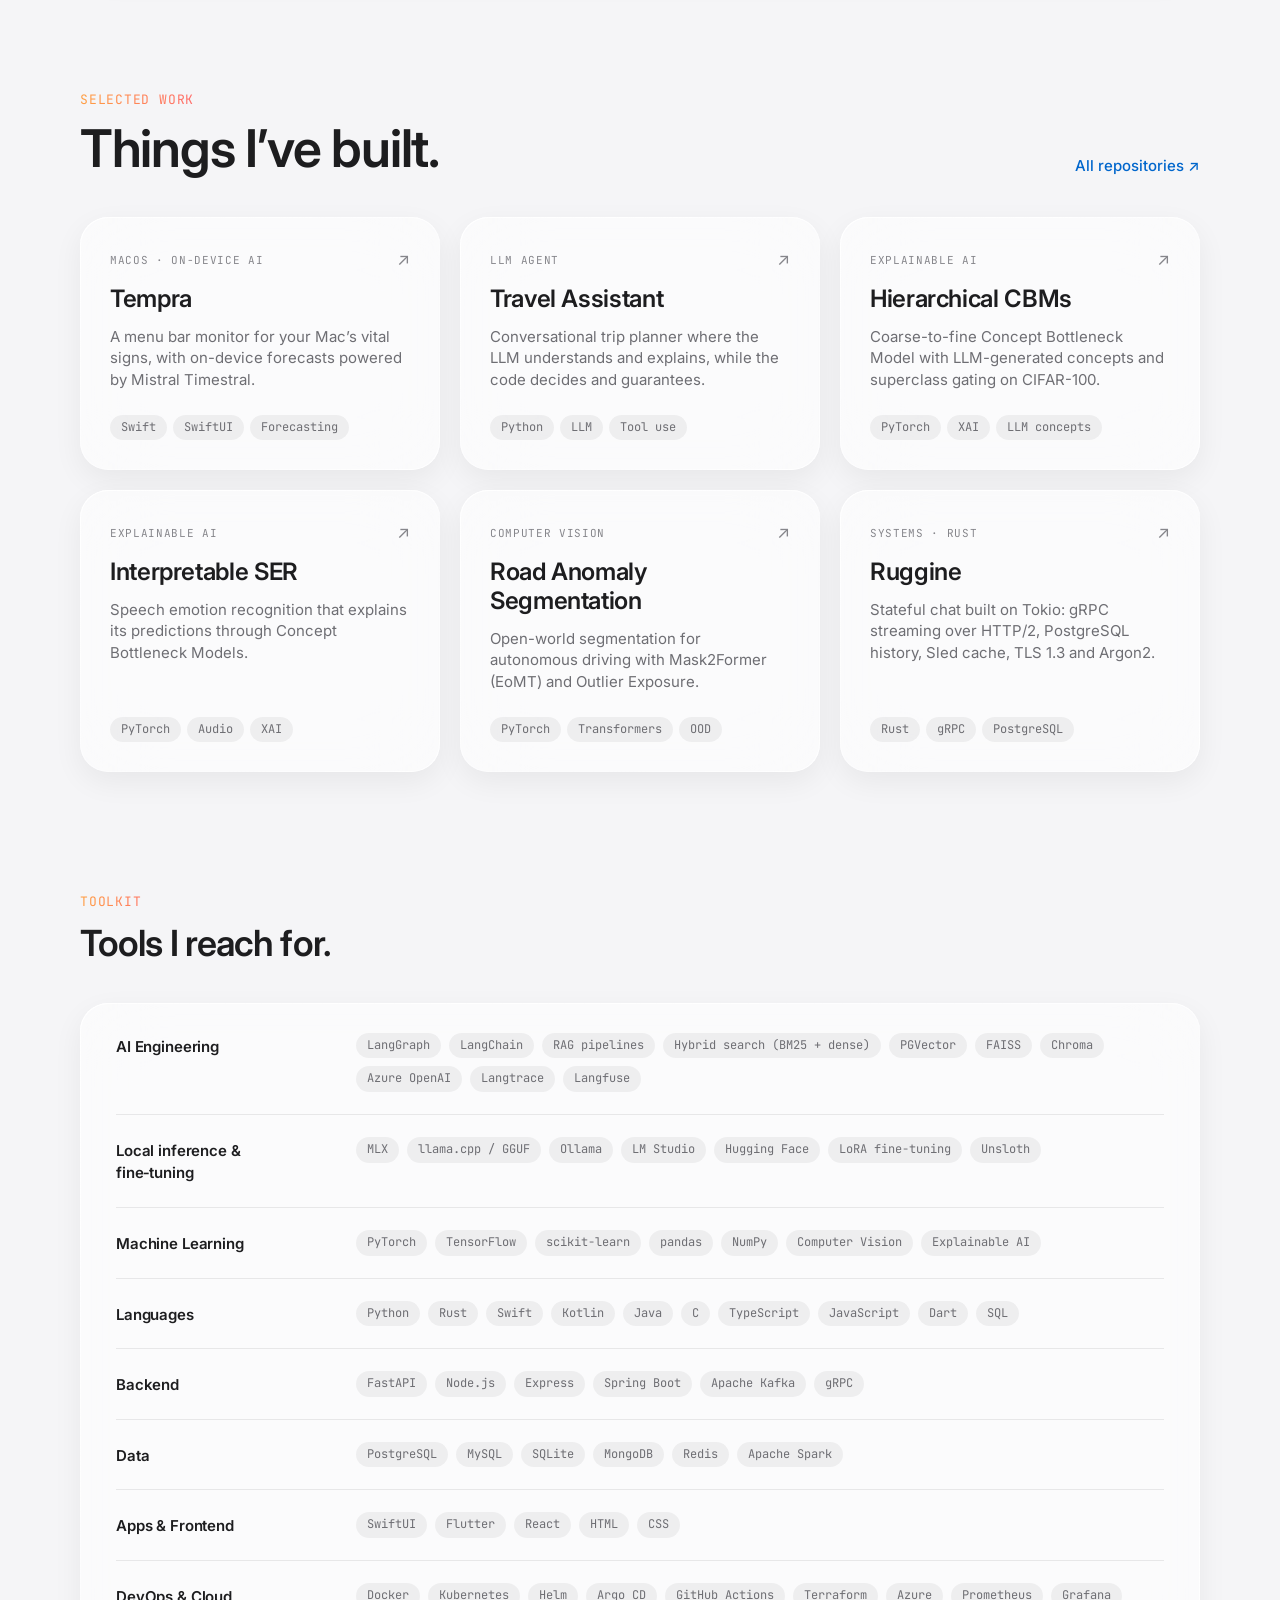
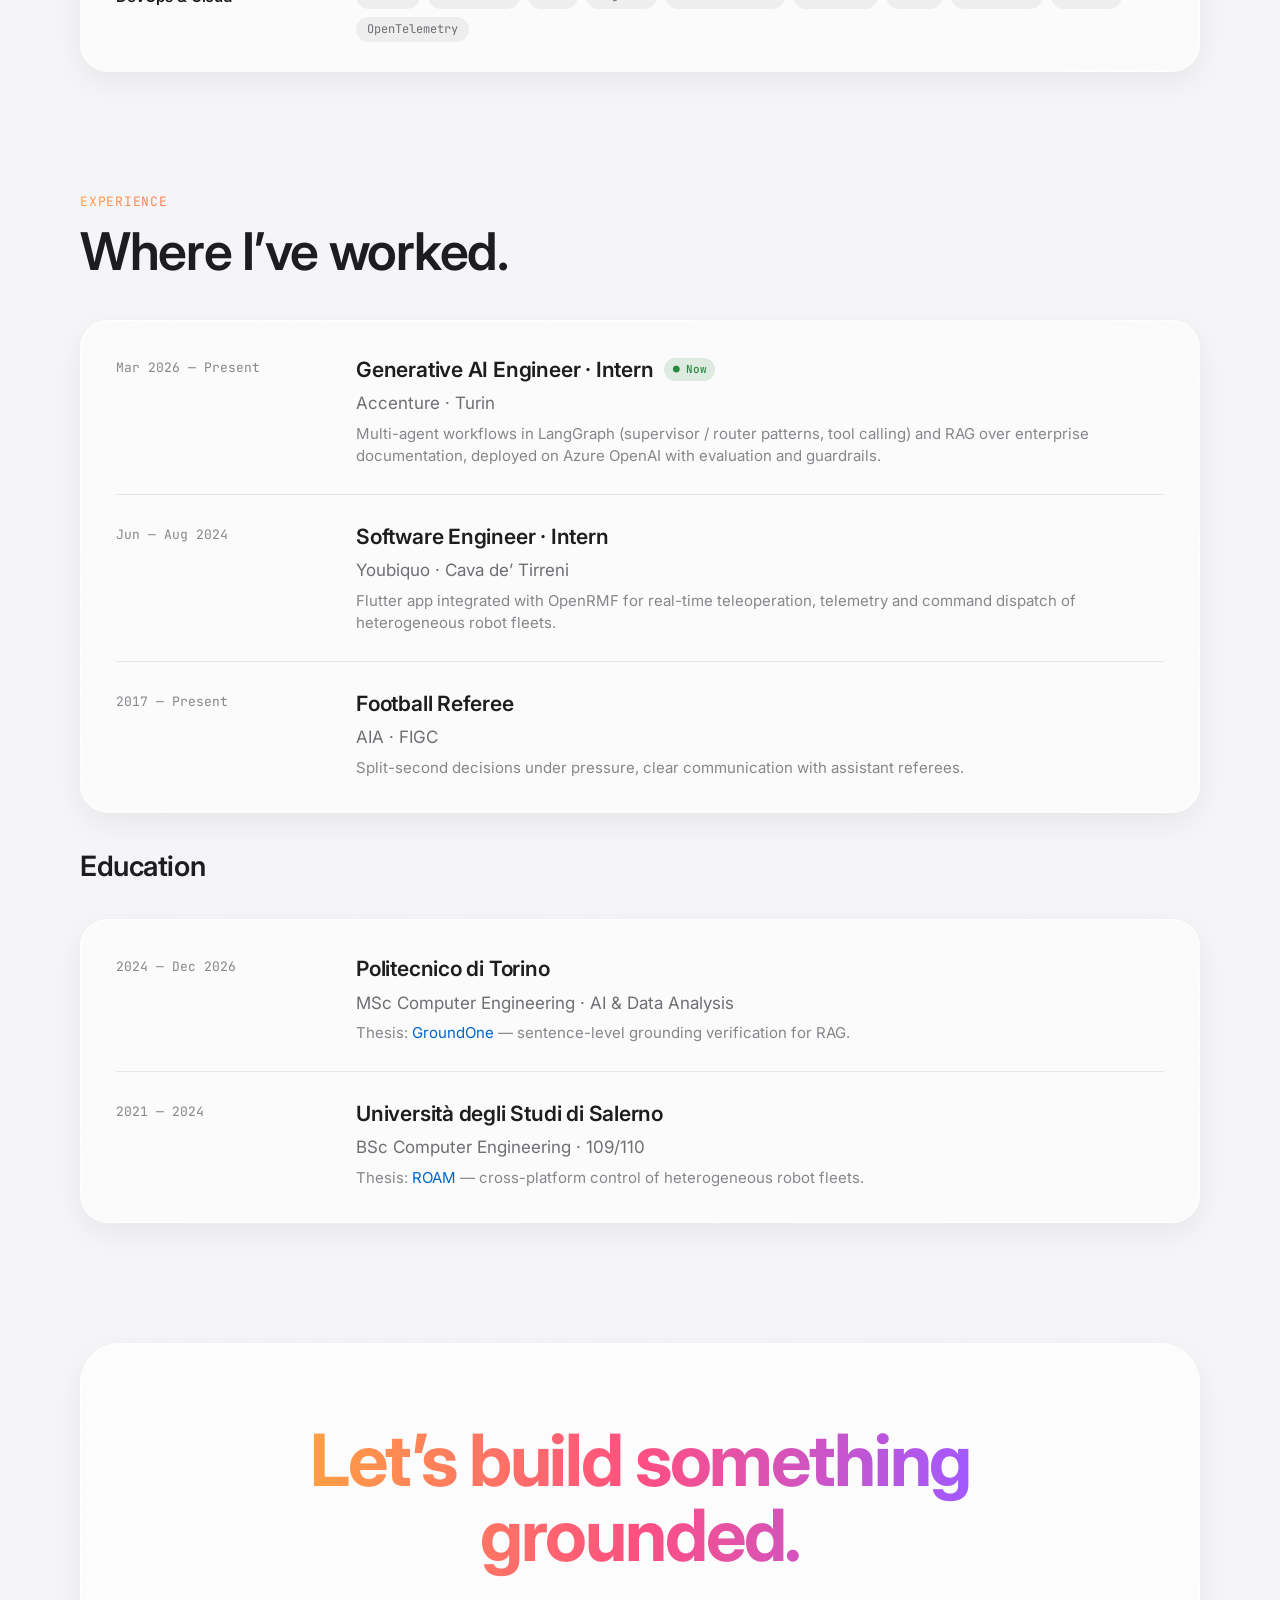
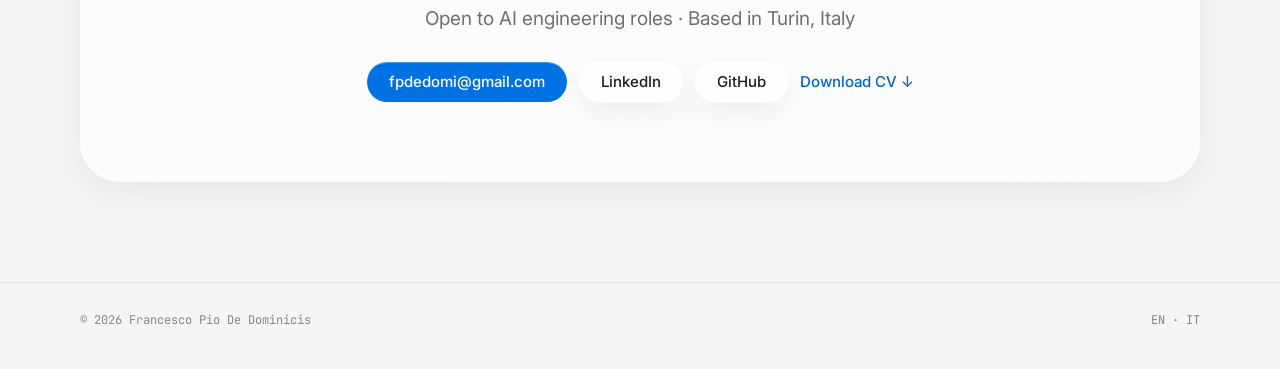
==== commit e614fc24: "Toolkit: group skills semantically, add AI engineering and local inference tools Co-Authored-By: Cla" ====
--- a/index.html
+++ b/index.html
@@ -146,9 +146,40 @@
           <h2 class="headline headline--sm" id="toolkit-title">Tools I reach for.</h2>
         </div>
       </div>
-      <ul class="tags">
-        <li class="tag">Python</li><li class="tag">PyTorch</li><li class="tag">LangChain</li><li class="tag">LangGraph</li><li class="tag">RAG</li><li class="tag">Azure OpenAI</li><li class="tag">MLX</li><li class="tag">Ollama</li><li class="tag">Rust</li><li class="tag">Swift</li><li class="tag">Kotlin</li><li class="tag">TypeScript</li><li class="tag">Docker</li><li class="tag">Kubernetes</li><li class="tag">Kafka</li><li class="tag">PostgreSQL</li>
-      </ul>
+      <dl class="stack glass">
+        <div class="stack__row">
+          <dt class="stack__label">AI Engineering</dt>
+          <dd><ul class="tags"><li class="tag">LangGraph</li><li class="tag">LangChain</li><li class="tag">RAG pipelines</li><li class="tag">Hybrid search (BM25 + dense)</li><li class="tag">PGVector</li><li class="tag">FAISS</li><li class="tag">Chroma</li><li class="tag">Azure OpenAI</li><li class="tag">Langtrace</li><li class="tag">Langfuse</li></ul></dd>
+        </div>
+        <div class="stack__row">
+          <dt class="stack__label">Local inference &amp; fine&#8209;tuning</dt>
+          <dd><ul class="tags"><li class="tag">MLX</li><li class="tag">llama.cpp / GGUF</li><li class="tag">Ollama</li><li class="tag">LM Studio</li><li class="tag">Hugging Face</li><li class="tag">LoRA fine-tuning</li><li class="tag">Unsloth</li></ul></dd>
+        </div>
+        <div class="stack__row">
+          <dt class="stack__label">Machine Learning</dt>
+          <dd><ul class="tags"><li class="tag">PyTorch</li><li class="tag">TensorFlow</li><li class="tag">scikit-learn</li><li class="tag">pandas</li><li class="tag">NumPy</li><li class="tag">Computer Vision</li><li class="tag">Explainable AI</li></ul></dd>
+        </div>
+        <div class="stack__row">
+          <dt class="stack__label">Languages</dt>
+          <dd><ul class="tags"><li class="tag">Python</li><li class="tag">Rust</li><li class="tag">Swift</li><li class="tag">Kotlin</li><li class="tag">Java</li><li class="tag">C</li><li class="tag">TypeScript</li><li class="tag">JavaScript</li><li class="tag">Dart</li><li class="tag">SQL</li></ul></dd>
+        </div>
+        <div class="stack__row">
+          <dt class="stack__label">Backend</dt>
+          <dd><ul class="tags"><li class="tag">FastAPI</li><li class="tag">Node.js</li><li class="tag">Express</li><li class="tag">Spring Boot</li><li class="tag">Apache Kafka</li><li class="tag">gRPC</li></ul></dd>
+        </div>
+        <div class="stack__row">
+          <dt class="stack__label">Data</dt>
+          <dd><ul class="tags"><li class="tag">PostgreSQL</li><li class="tag">MySQL</li><li class="tag">SQLite</li><li class="tag">MongoDB</li><li class="tag">Redis</li><li class="tag">Apache Spark</li></ul></dd>
+        </div>
+        <div class="stack__row">
+          <dt class="stack__label">Apps &amp; Frontend</dt>
+          <dd><ul class="tags"><li class="tag">SwiftUI</li><li class="tag">Flutter</li><li class="tag">React</li><li class="tag">HTML</li><li class="tag">CSS</li></ul></dd>
+        </div>
+        <div class="stack__row">
+          <dt class="stack__label">DevOps &amp; Cloud</dt>
+          <dd><ul class="tags"><li class="tag">Docker</li><li class="tag">Kubernetes</li><li class="tag">Helm</li><li class="tag">Argo CD</li><li class="tag">GitHub Actions</li><li class="tag">Terraform</li><li class="tag">Azure</li><li class="tag">Prometheus</li><li class="tag">Grafana</li><li class="tag">OpenTelemetry</li></ul></dd>
+        </div>
+      </dl>
     </section>
 
     <!-- Experience -->
--- a/assets/css/style.css
+++ b/assets/css/style.css
@@ -258,6 +258,11 @@
 
 /* ---------- Toolkit ---------- */
 .toolkit .tags { gap: 8px; }
+.stack { margin: 0; padding: 8px 36px; }
+.stack__row { display: grid; grid-template-columns: 200px 1fr; gap: 40px; align-items: start; padding: 22px 0; }
+.stack__row + .stack__row { border-top: 1px solid var(--separator); }
+.stack__label { padding-top: 3px; font-size: 15px; font-weight: 600; letter-spacing: -0.01em; }
+.stack dd { margin: 0; }
 
 /* ---------- Timeline (experience / education) ---------- */
 .timeline { padding: 8px 36px; }
@@ -310,6 +315,8 @@
   .grid { grid-template-columns: 1fr; }
   .card { padding: 26px; }
   .timeline { padding: 4px 22px; }
+  .stack { padding: 4px 22px; }
+  .stack__row { grid-template-columns: 1fr; gap: 10px; padding: 18px 0; }
   .entry { grid-template-columns: 1fr; gap: 6px; }
   .cta { padding: 56px 22px; }
   .claim { flex-direction: column; align-items: flex-start; }
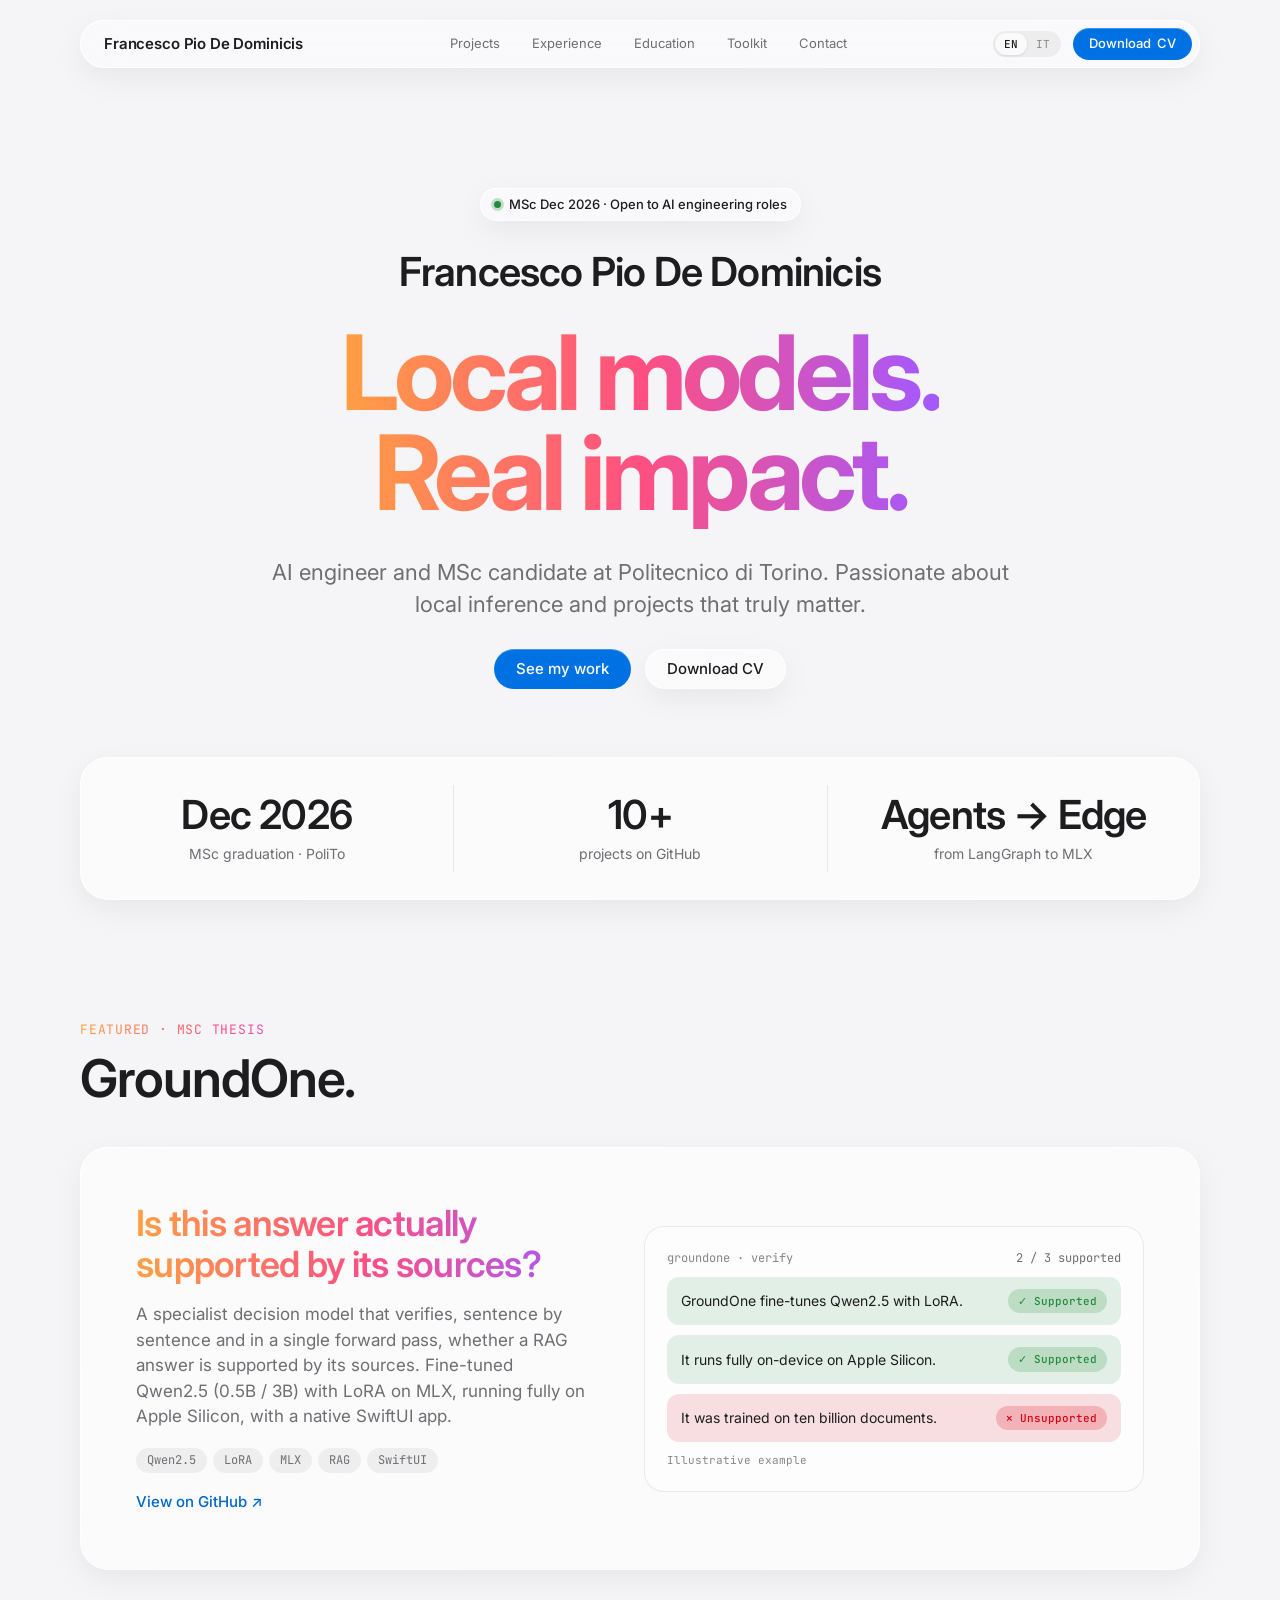
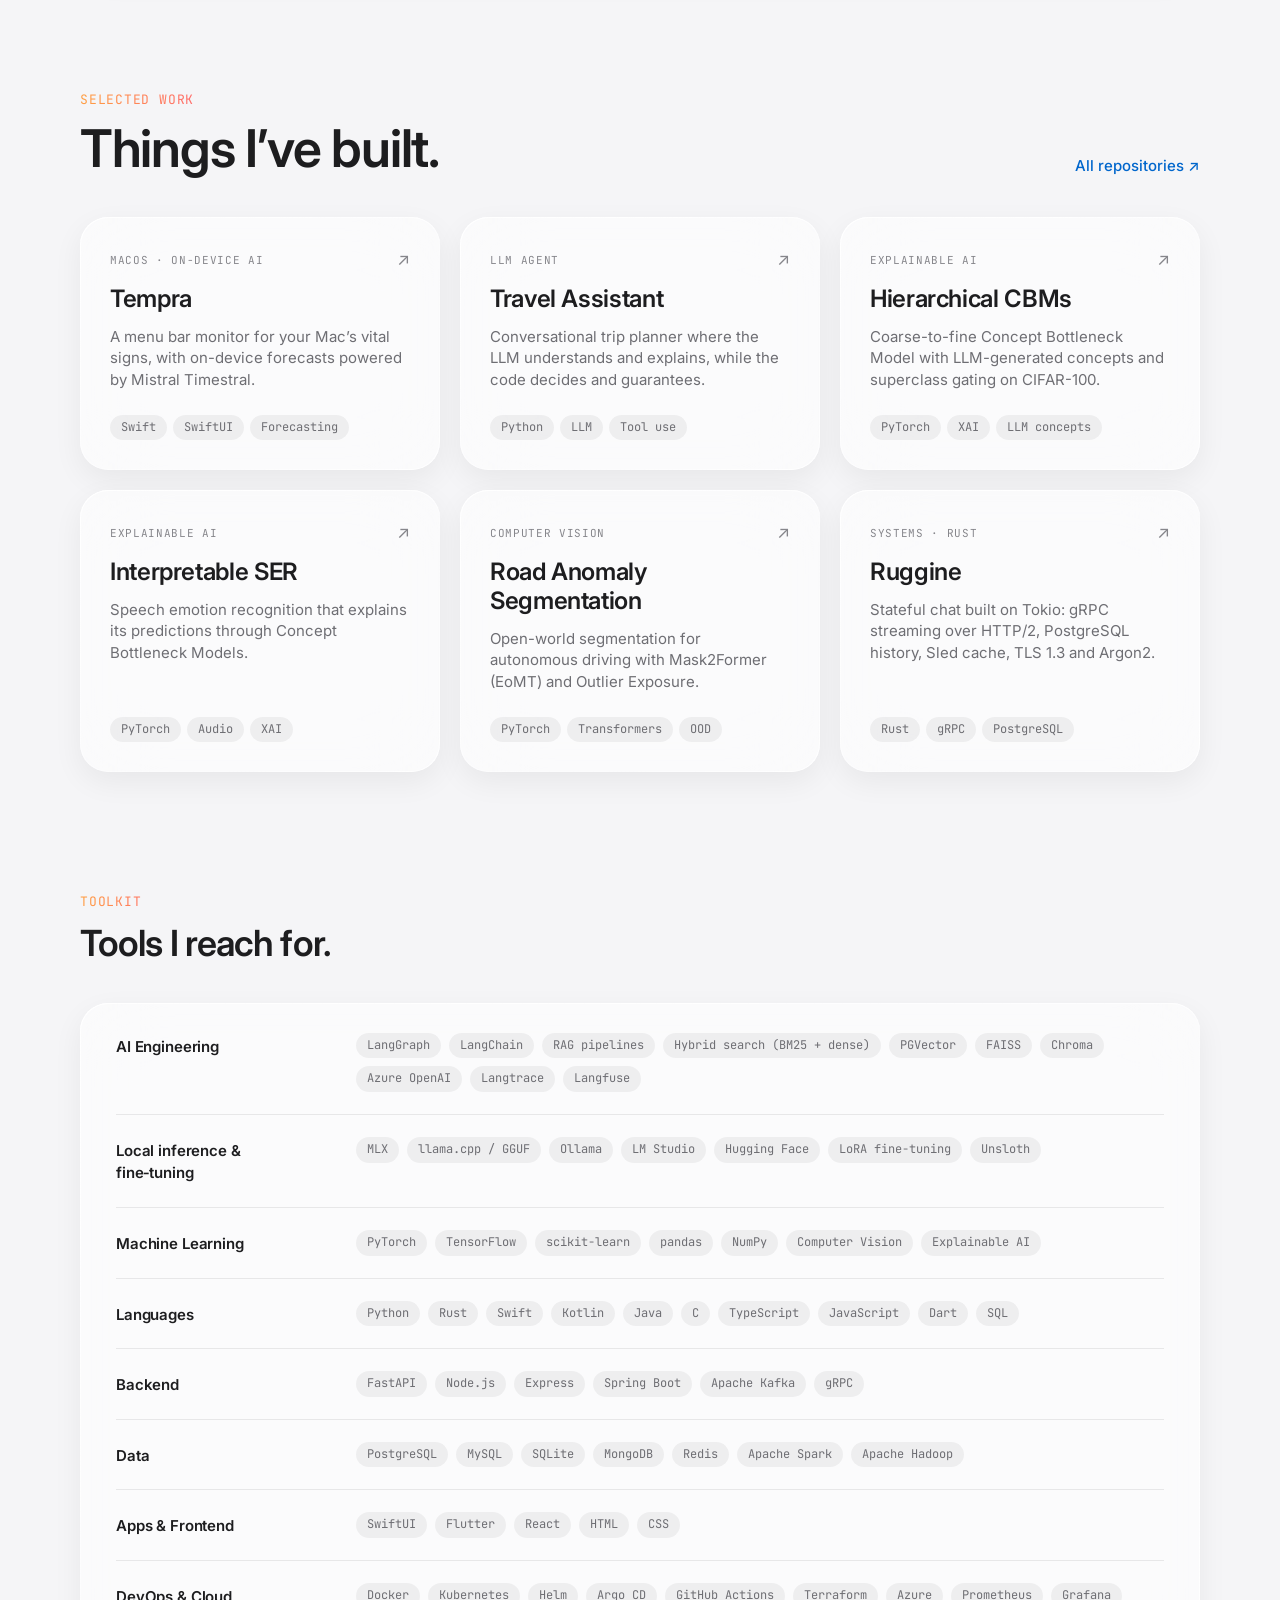
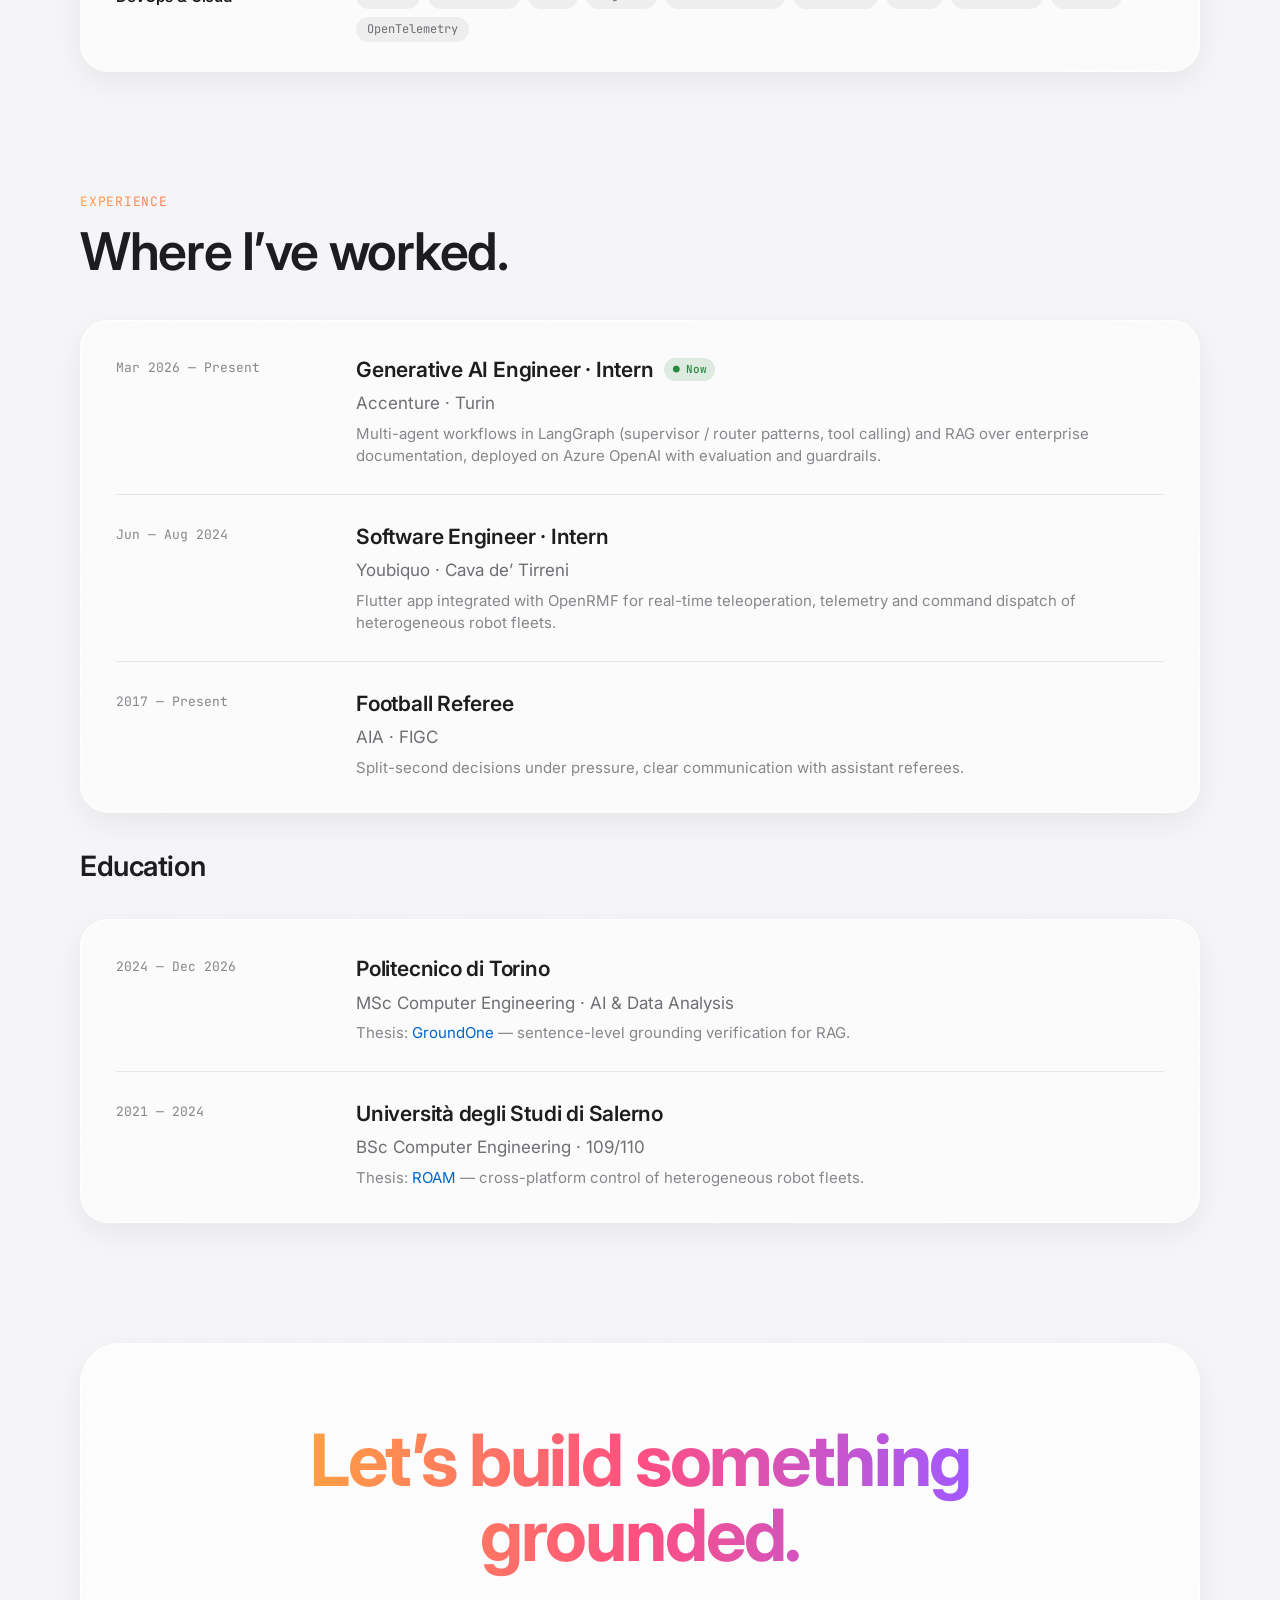
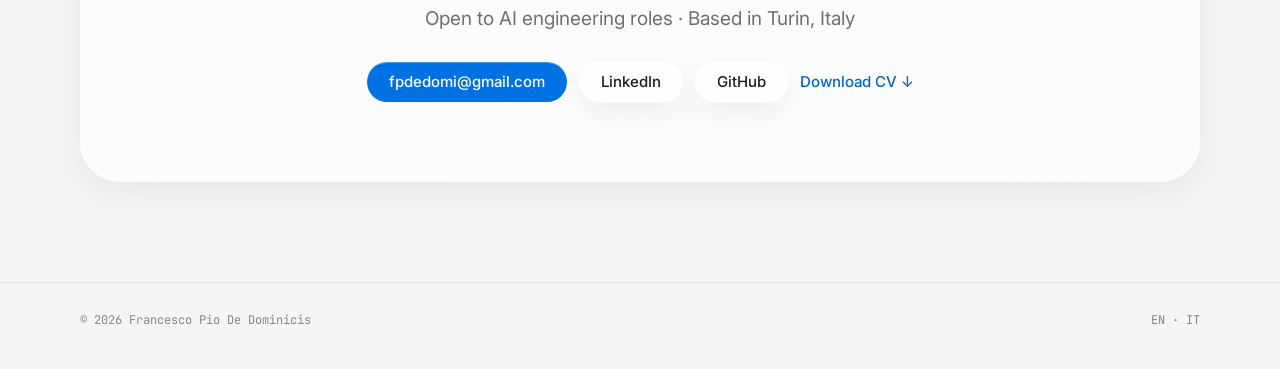
==== commit 809fbbb8: "Toolkit: add Apache Hadoop Co-Authored-By: Claude Opus 5.5 <noreply@anthropic.com>" ====
--- a/index.html
+++ b/index.html
@@ -169,7 +169,7 @@
         </div>
         <div class="stack__row">
           <dt class="stack__label">Data</dt>
-          <dd><ul class="tags"><li class="tag">PostgreSQL</li><li class="tag">MySQL</li><li class="tag">SQLite</li><li class="tag">MongoDB</li><li class="tag">Redis</li><li class="tag">Apache Spark</li></ul></dd>
+          <dd><ul class="tags"><li class="tag">PostgreSQL</li><li class="tag">MySQL</li><li class="tag">SQLite</li><li class="tag">MongoDB</li><li class="tag">Redis</li><li class="tag">Apache Spark</li><li class="tag">Apache Hadoop</li></ul></dd>
         </div>
         <div class="stack__row">
           <dt class="stack__label">Apps &amp; Frontend</dt>
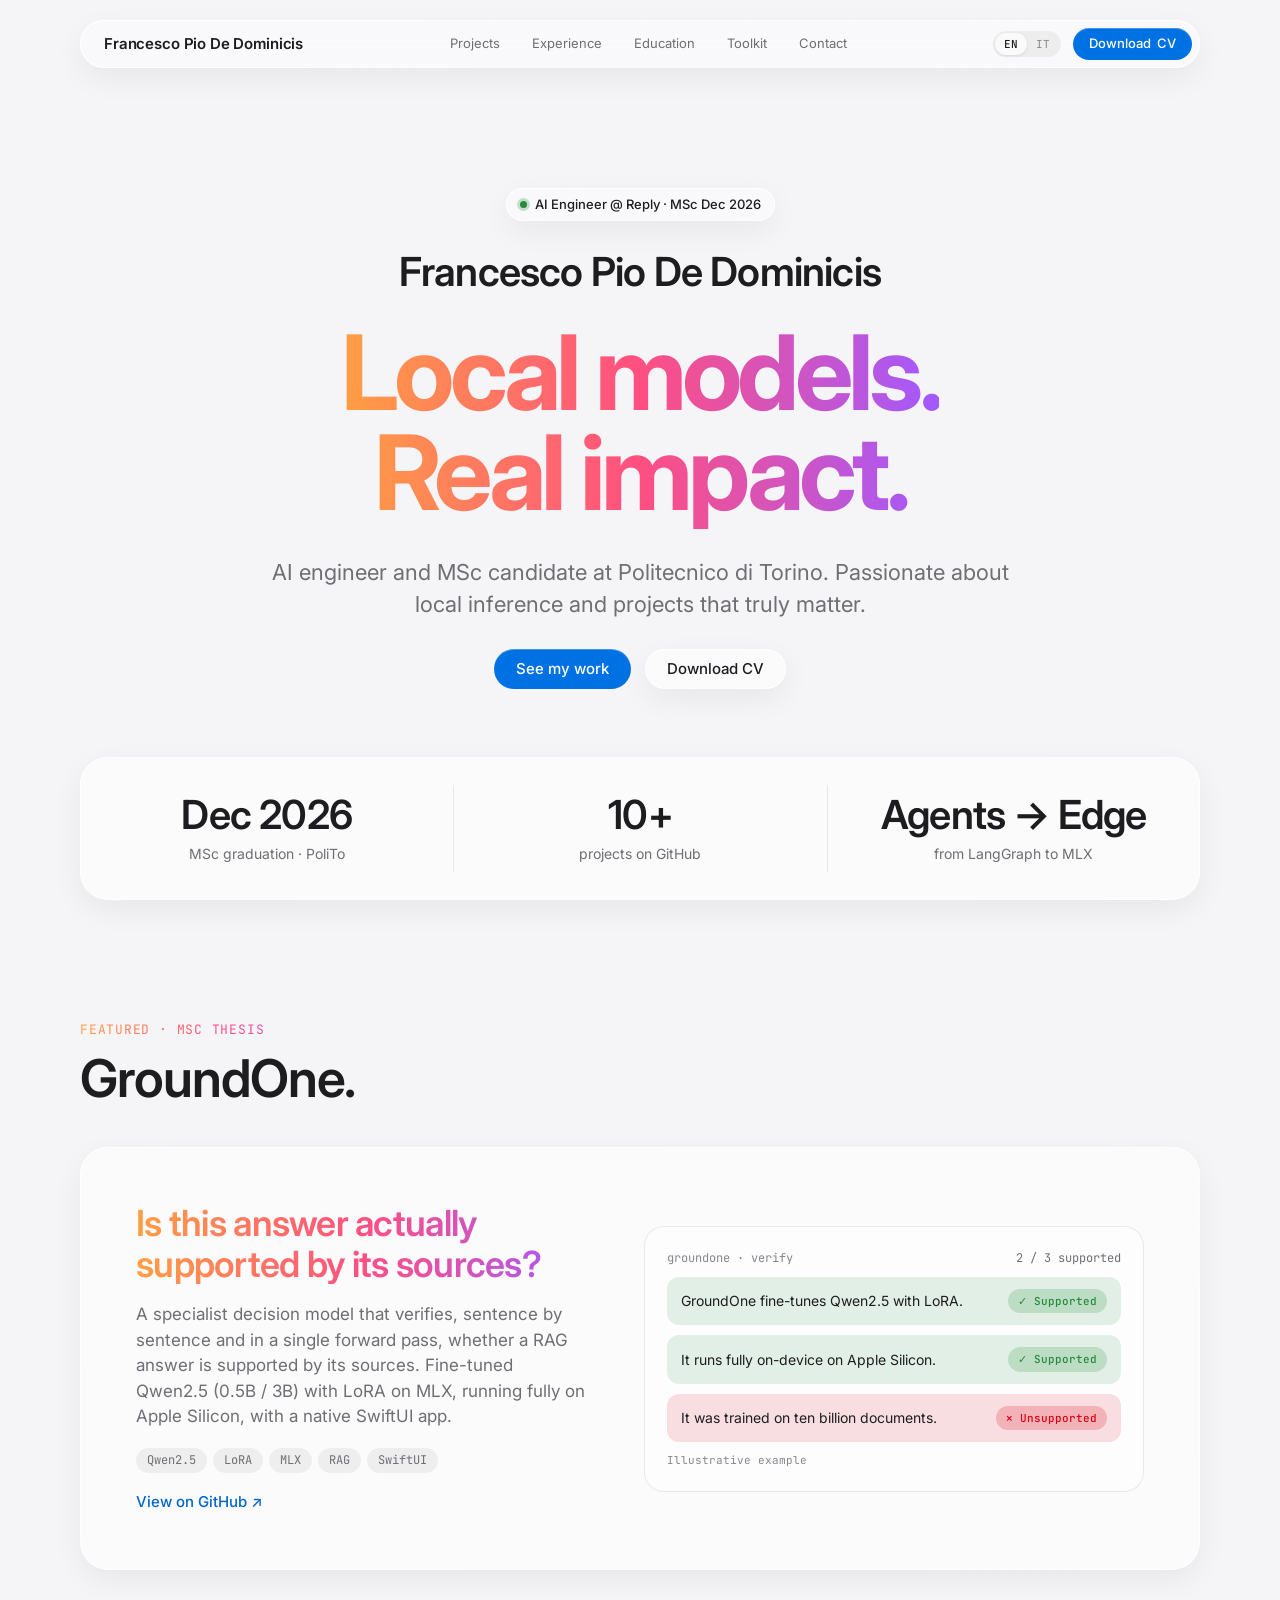
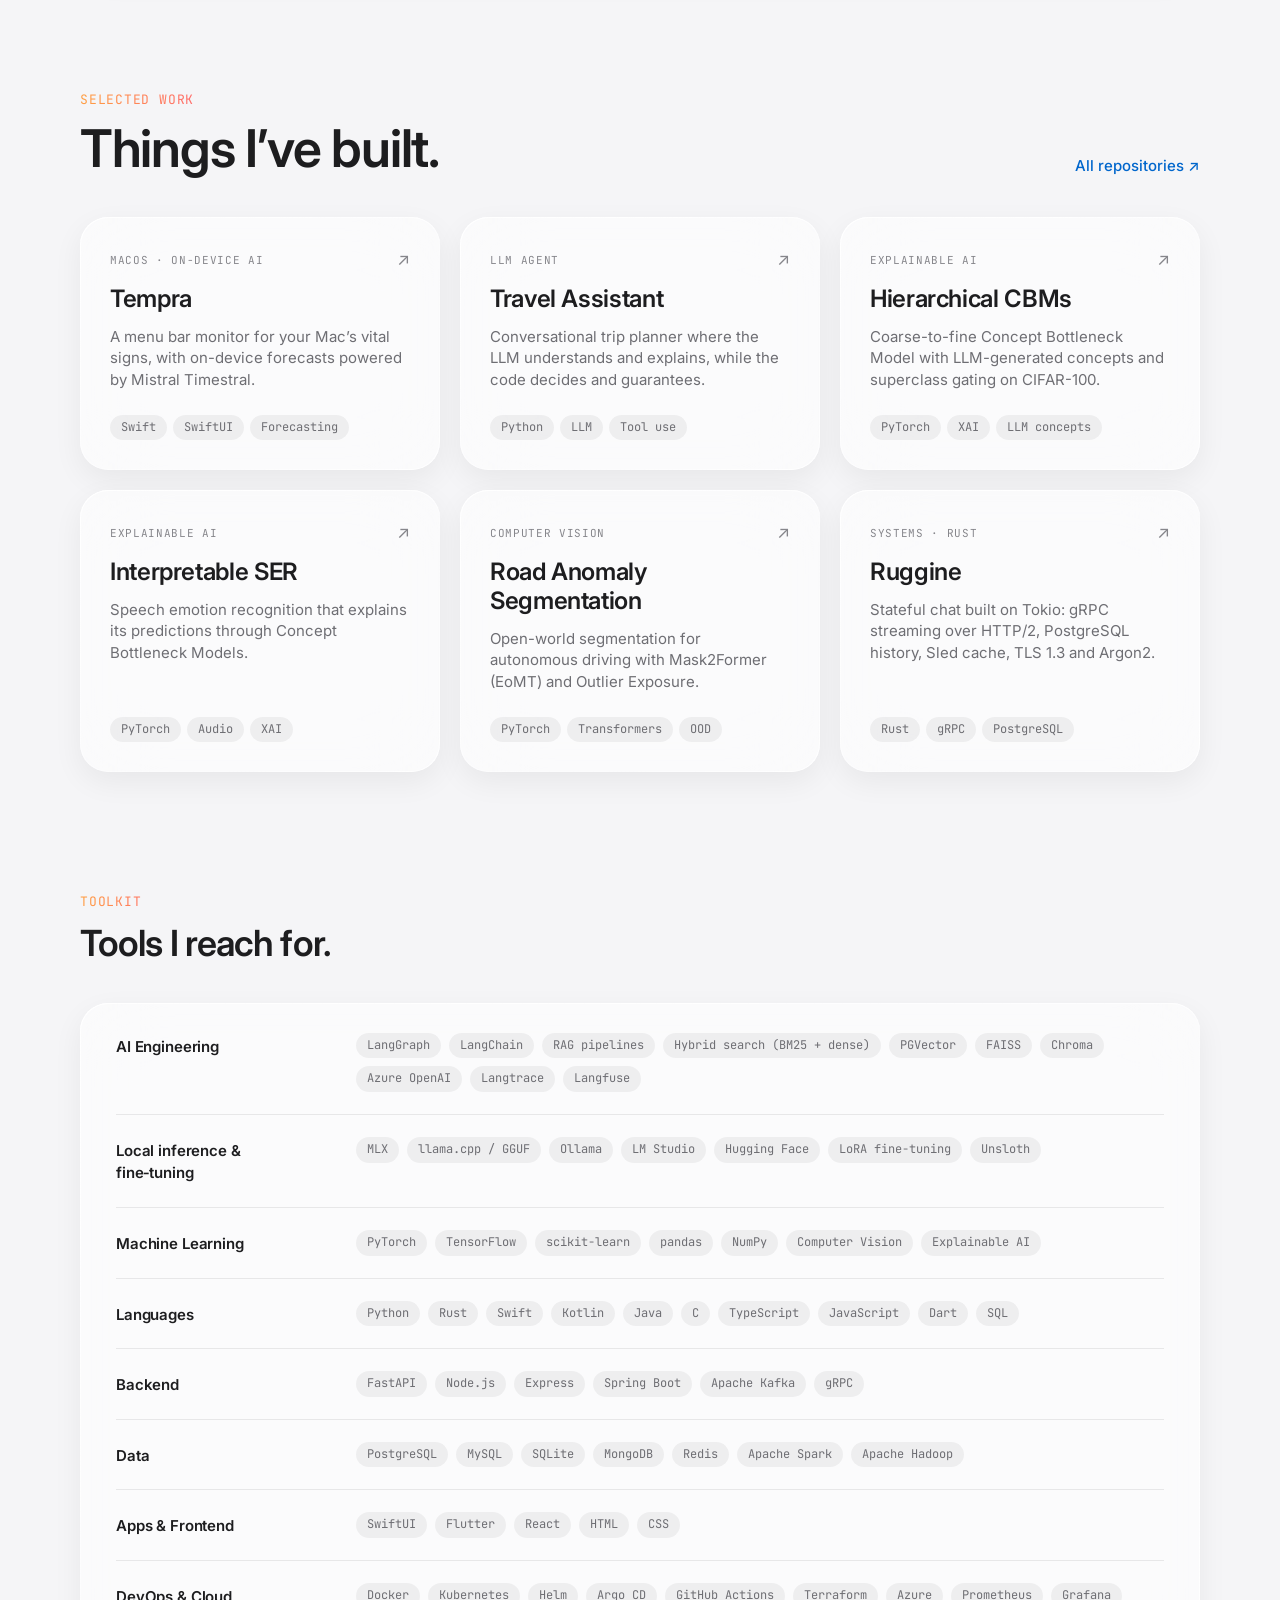
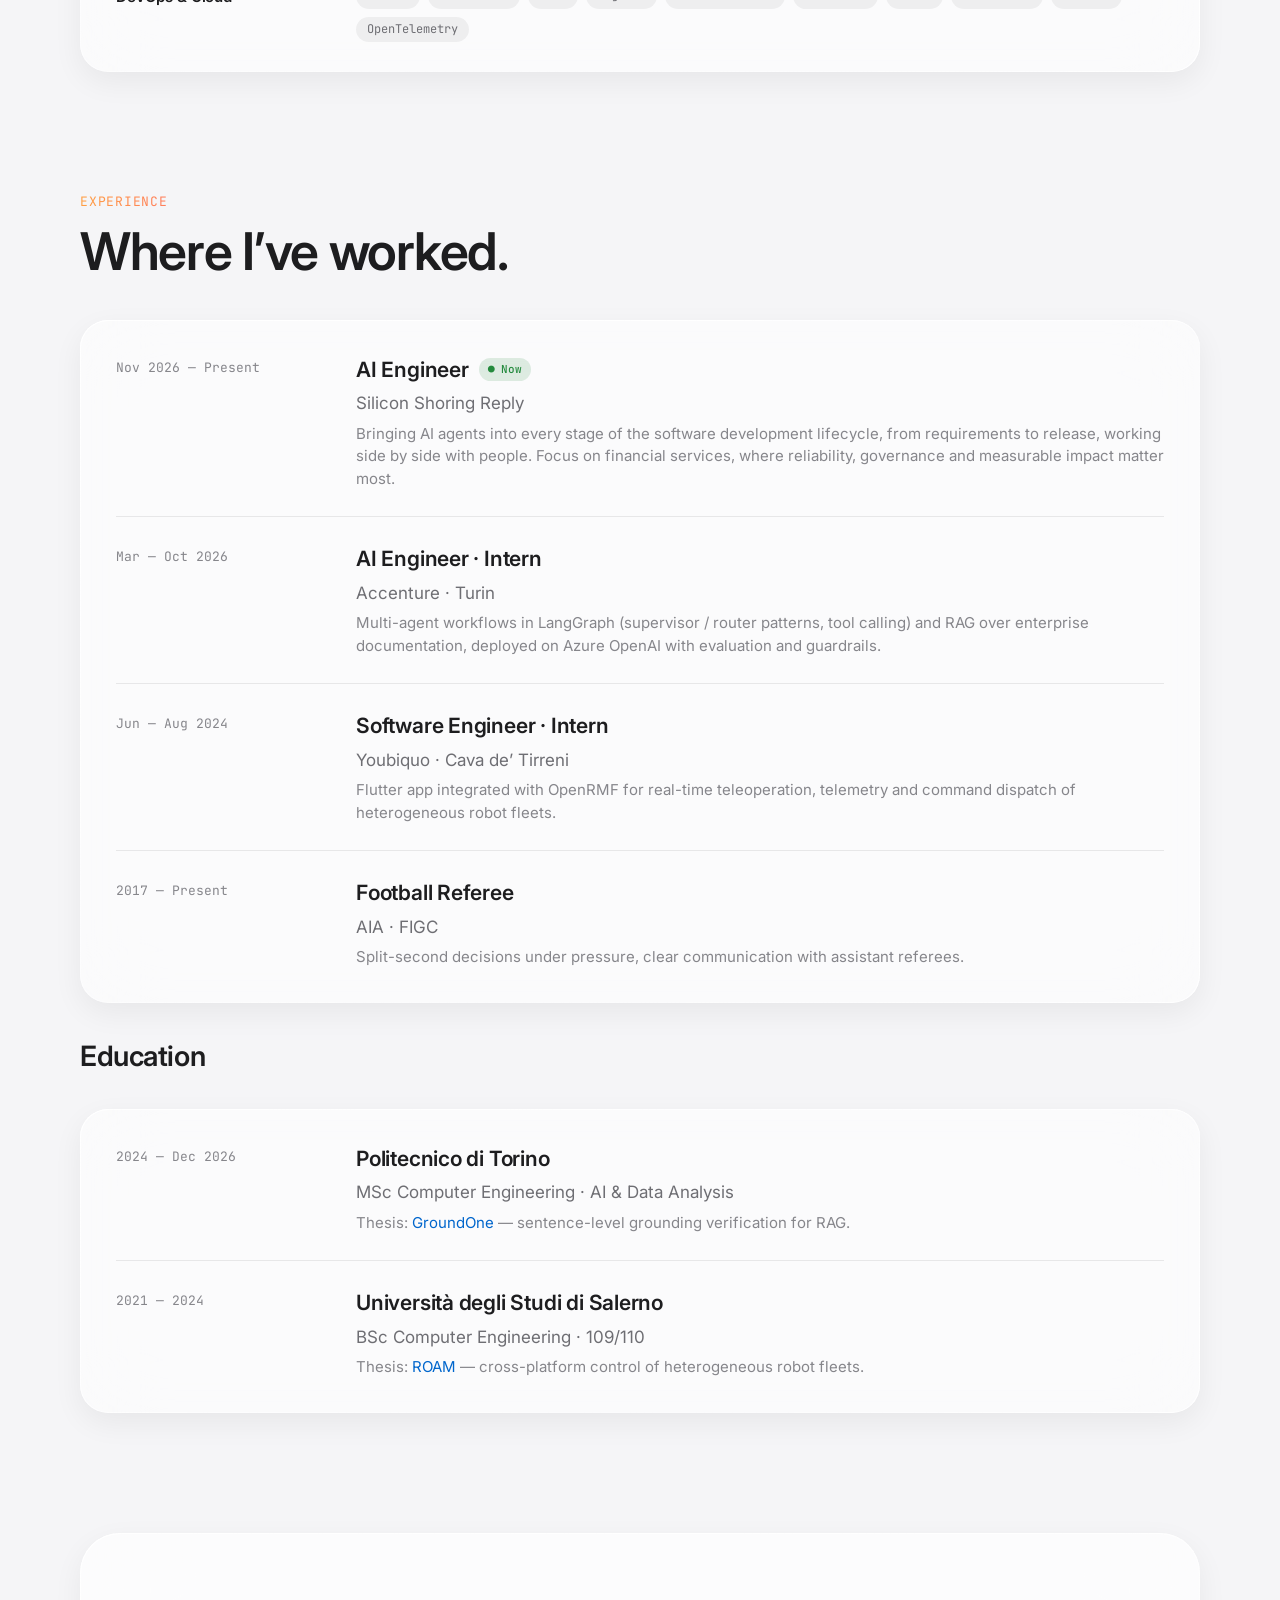
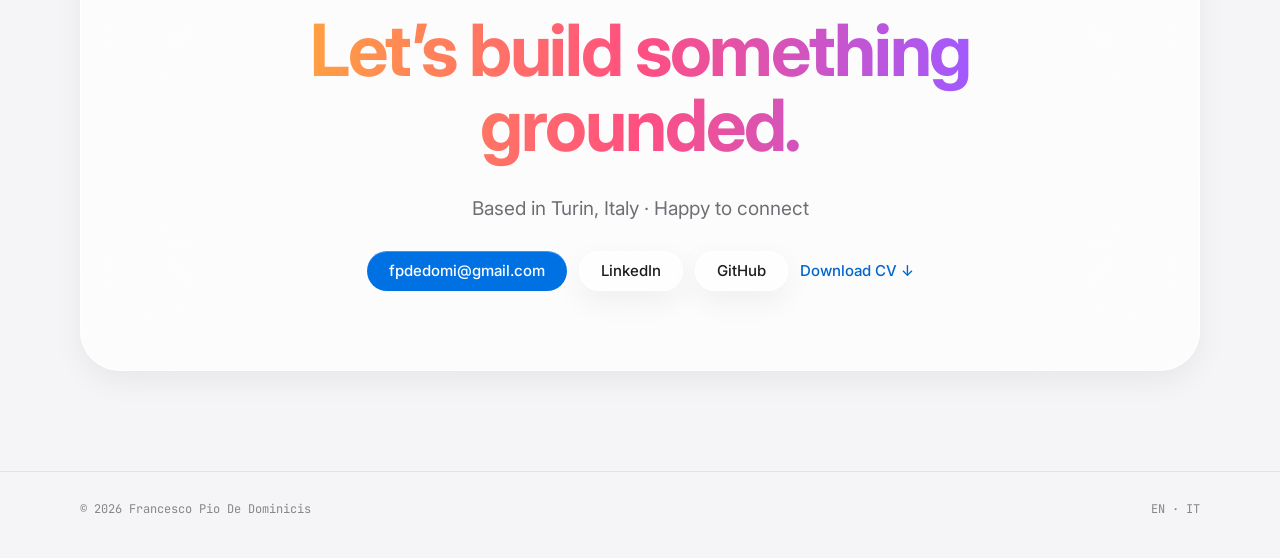
==== commit 0b6be67b: "Experience: AI Engineer at Silicon Shoring Reply; update status and contact copy Co-Authored-By: Cla" ====
--- a/index.html
+++ b/index.html
@@ -47,7 +47,7 @@
   <main id="main">
     <!-- Hero -->
     <header class="hero container" id="top">
-      <p class="status glass glass--thin"><span class="status__dot" aria-hidden="true"></span>MSc Dec 2026 · Open to AI engineering roles</p>
+      <p class="status glass glass--thin"><span class="status__dot" aria-hidden="true"></span>AI Engineer @ Reply · MSc Dec 2026</p>
       <p class="hero__name">Francesco Pio De Dominicis</p>
       <h1 class="hero__title gradient-text">Local models.<br>Real impact.</h1>
       <p class="hero__lead">AI engineer and MSc candidate at Politecnico di Torino. Passionate about local inference and projects that truly matter.</p>
@@ -192,9 +192,17 @@
       </div>
       <ol class="timeline glass">
         <li class="entry">
-          <span class="entry__period">Mar 2026 — Present</span>
-          <div>
-            <h3 class="entry__role">Generative AI Engineer · Intern <span class="now">● Now</span></h3>
+          <span class="entry__period">Nov 2026 — Present</span>
+          <div>
+            <h3 class="entry__role">AI Engineer <span class="now">● Now</span></h3>
+            <p class="entry__org">Silicon Shoring Reply</p>
+            <p class="entry__text">Bringing AI agents into every stage of the software development lifecycle, from requirements to release, working side by side with people. Focus on financial services, where reliability, governance and measurable impact matter most.</p>
+          </div>
+        </li>
+        <li class="entry">
+          <span class="entry__period">Mar — Oct 2026</span>
+          <div>
+            <h3 class="entry__role">AI Engineer · Intern</h3>
             <p class="entry__org">Accenture · Turin</p>
             <p class="entry__text">Multi-agent workflows in LangGraph (supervisor / router patterns, tool calling) and RAG over enterprise documentation, deployed on Azure OpenAI with evaluation and guardrails.</p>
           </div>
@@ -242,7 +250,7 @@
     <section class="section container" id="contact" aria-labelledby="contact-title">
       <div class="cta glass glass--thick">
         <h2 class="cta__title gradient-text" id="contact-title">Let’s build something<br>grounded.</h2>
-        <p class="cta__lead">Open to AI engineering roles · Based in Turin, Italy</p>
+        <p class="cta__lead">Based in Turin, Italy · Happy to connect</p>
         <div class="cta__actions">
           <a class="btn btn--primary" href="mailto:fpdedomi@gmail.com">fpdedomi@gmail.com</a>
           <a class="btn btn--glass glass" href="https://www.linkedin.com/in/francesco-pio-de-dominicis/" target="_blank" rel="noopener">LinkedIn</a>
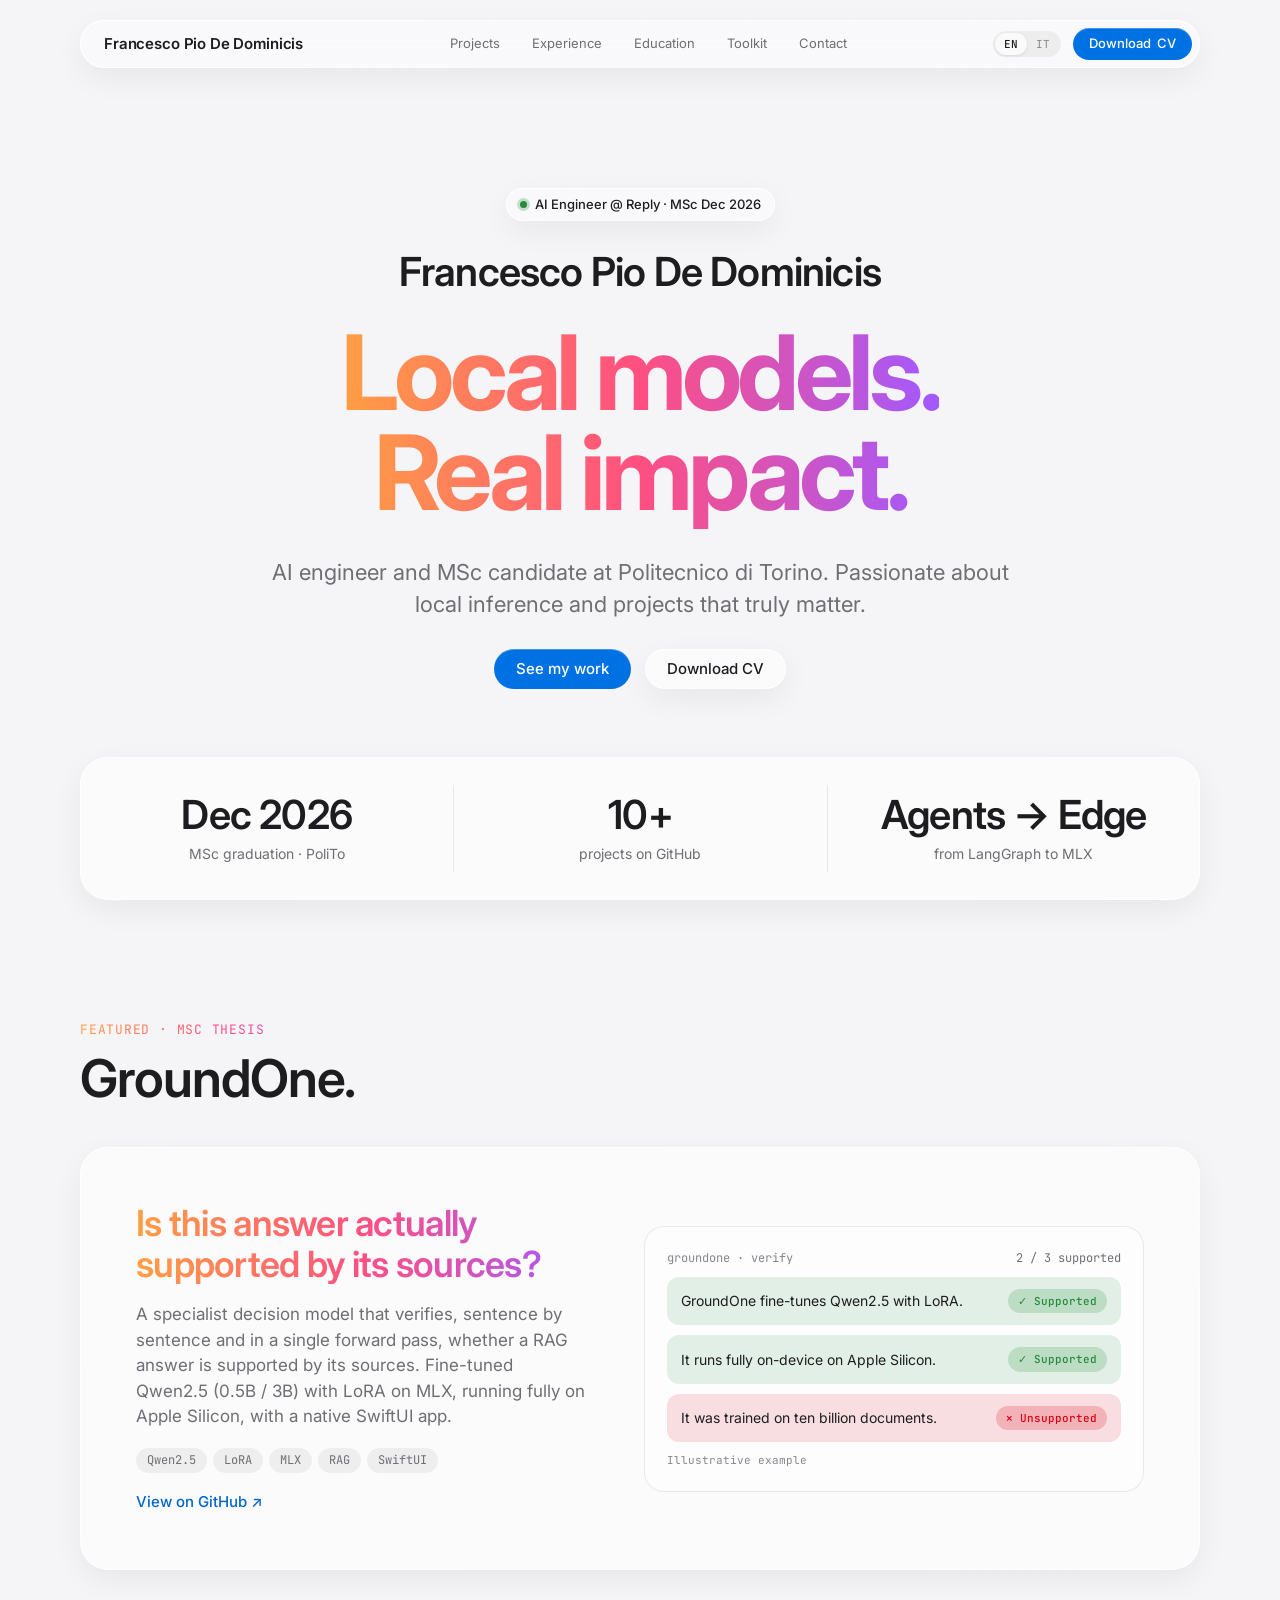
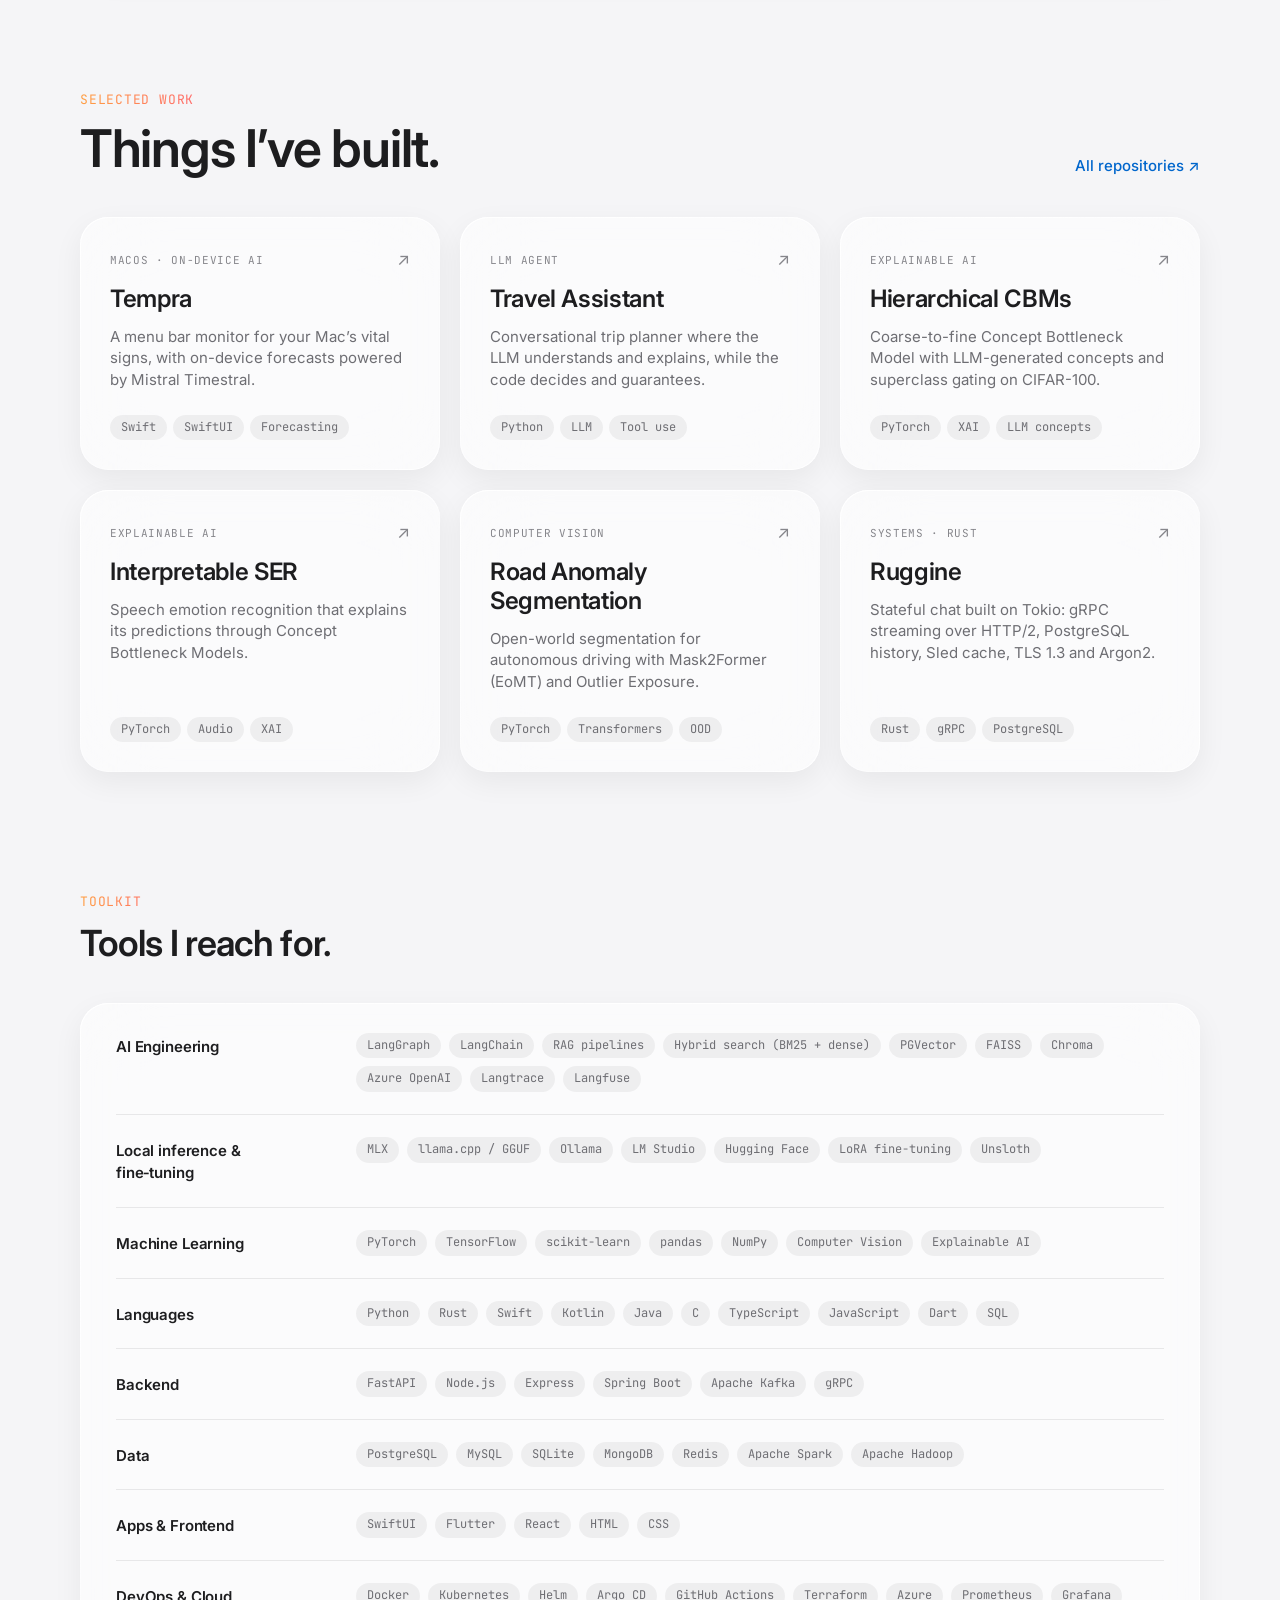
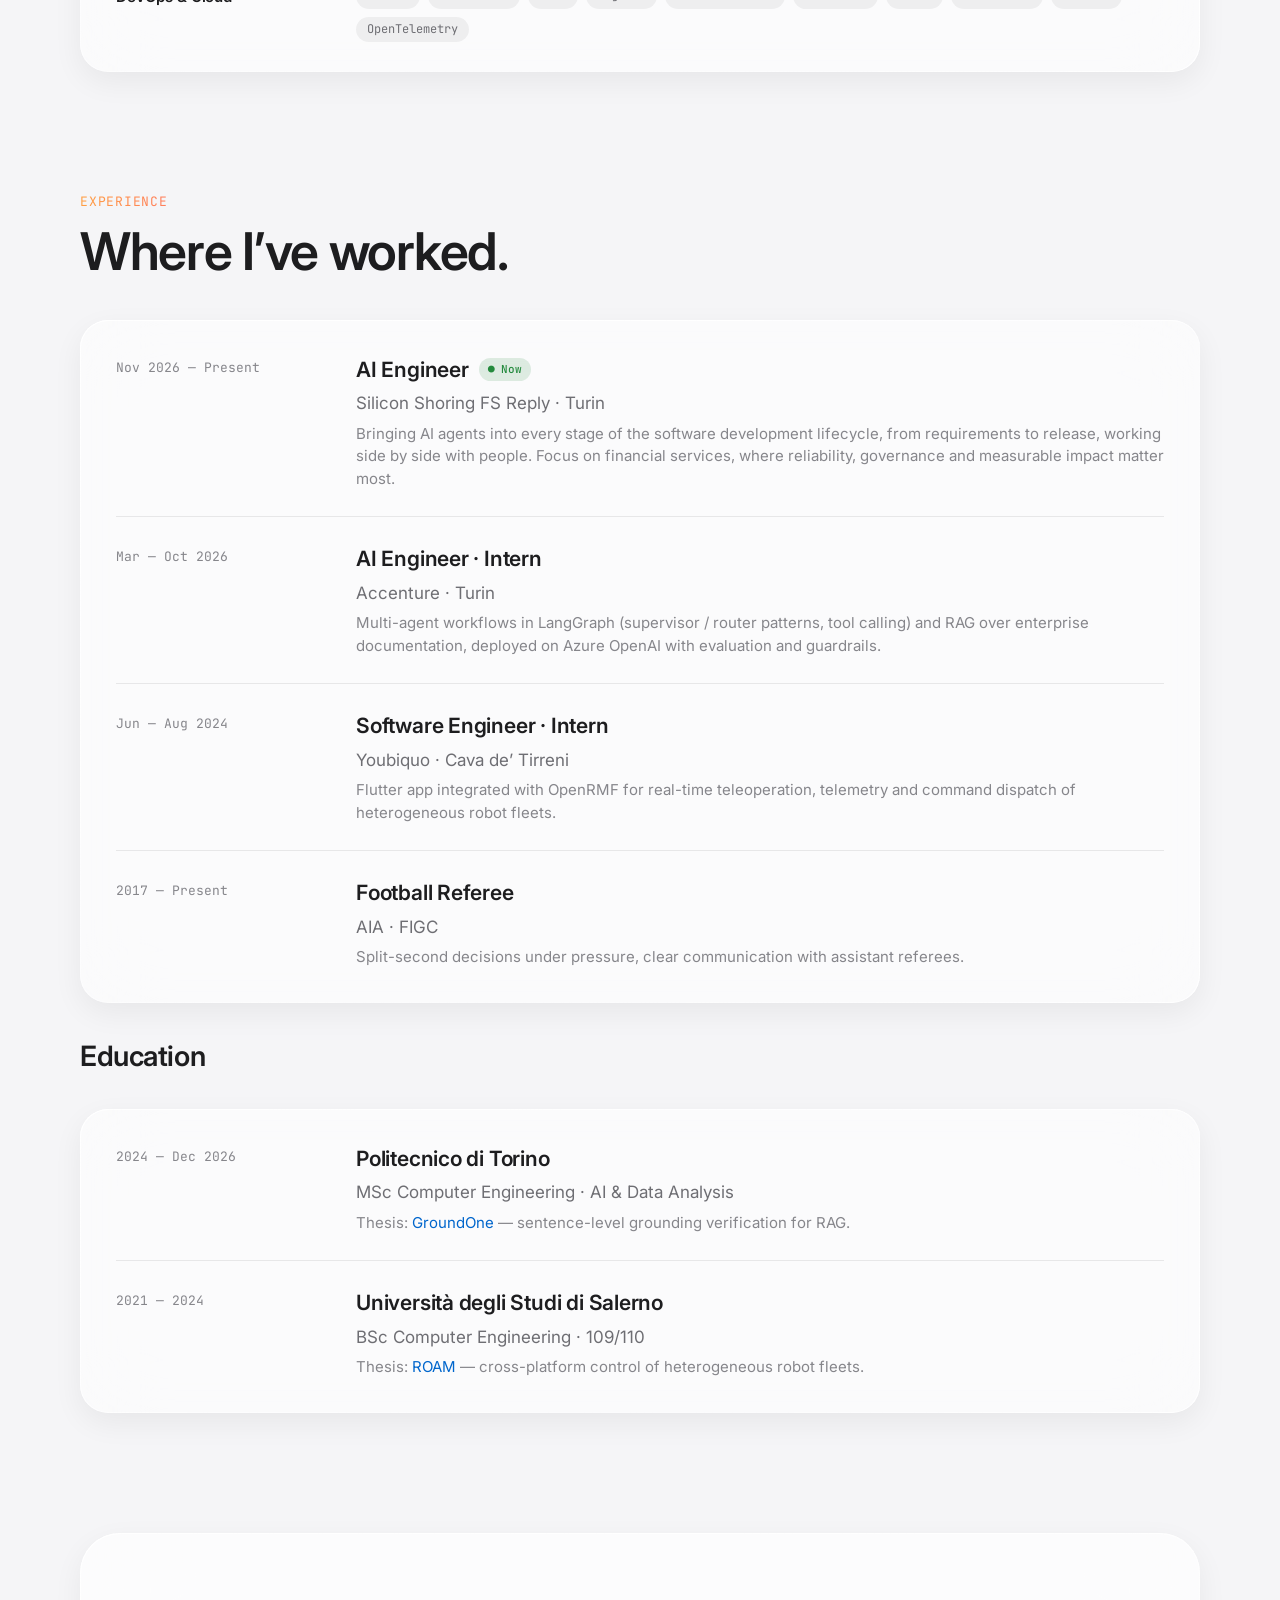
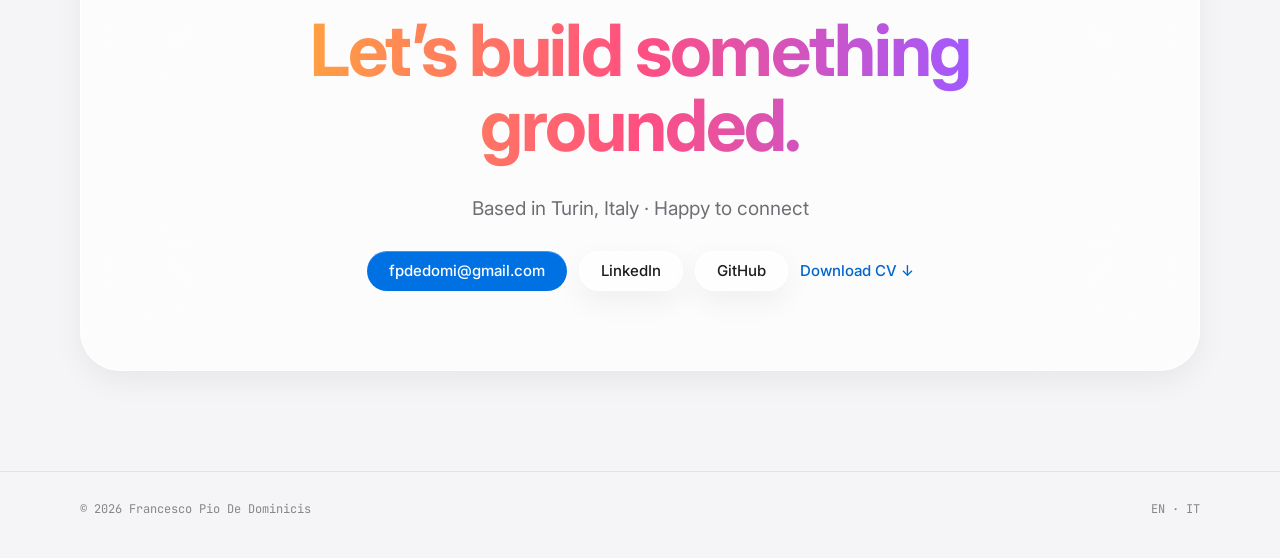
==== commit 00c04c0b: "Experience: Silicon Shoring FS Reply, Turin Co-Authored-By: Claude Opus 5.5 <noreply@anthropic.com>" ====
--- a/index.html
+++ b/index.html
@@ -195,7 +195,7 @@
           <span class="entry__period">Nov 2026 — Present</span>
           <div>
             <h3 class="entry__role">AI Engineer <span class="now">● Now</span></h3>
-            <p class="entry__org">Silicon Shoring Reply</p>
+            <p class="entry__org">Silicon Shoring FS Reply · Turin</p>
             <p class="entry__text">Bringing AI agents into every stage of the software development lifecycle, from requirements to release, working side by side with people. Focus on financial services, where reliability, governance and measurable impact matter most.</p>
           </div>
         </li>
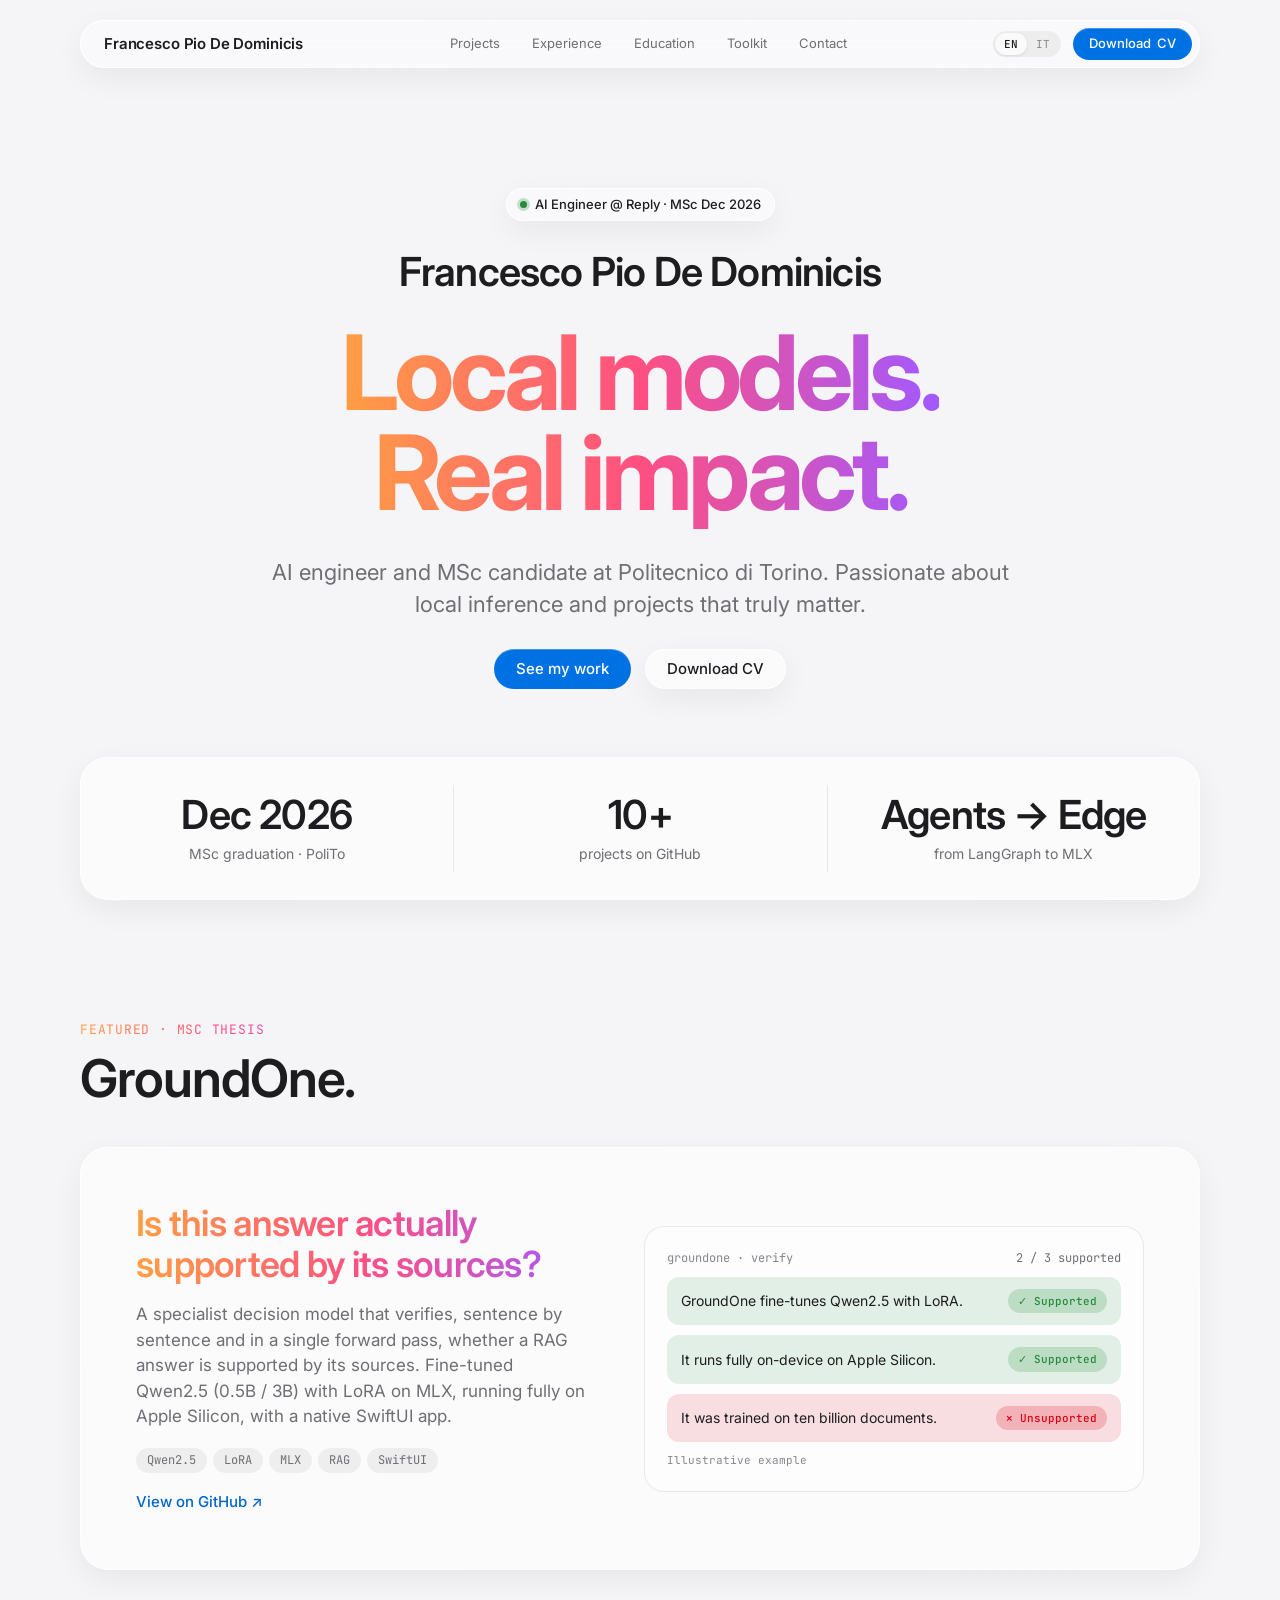
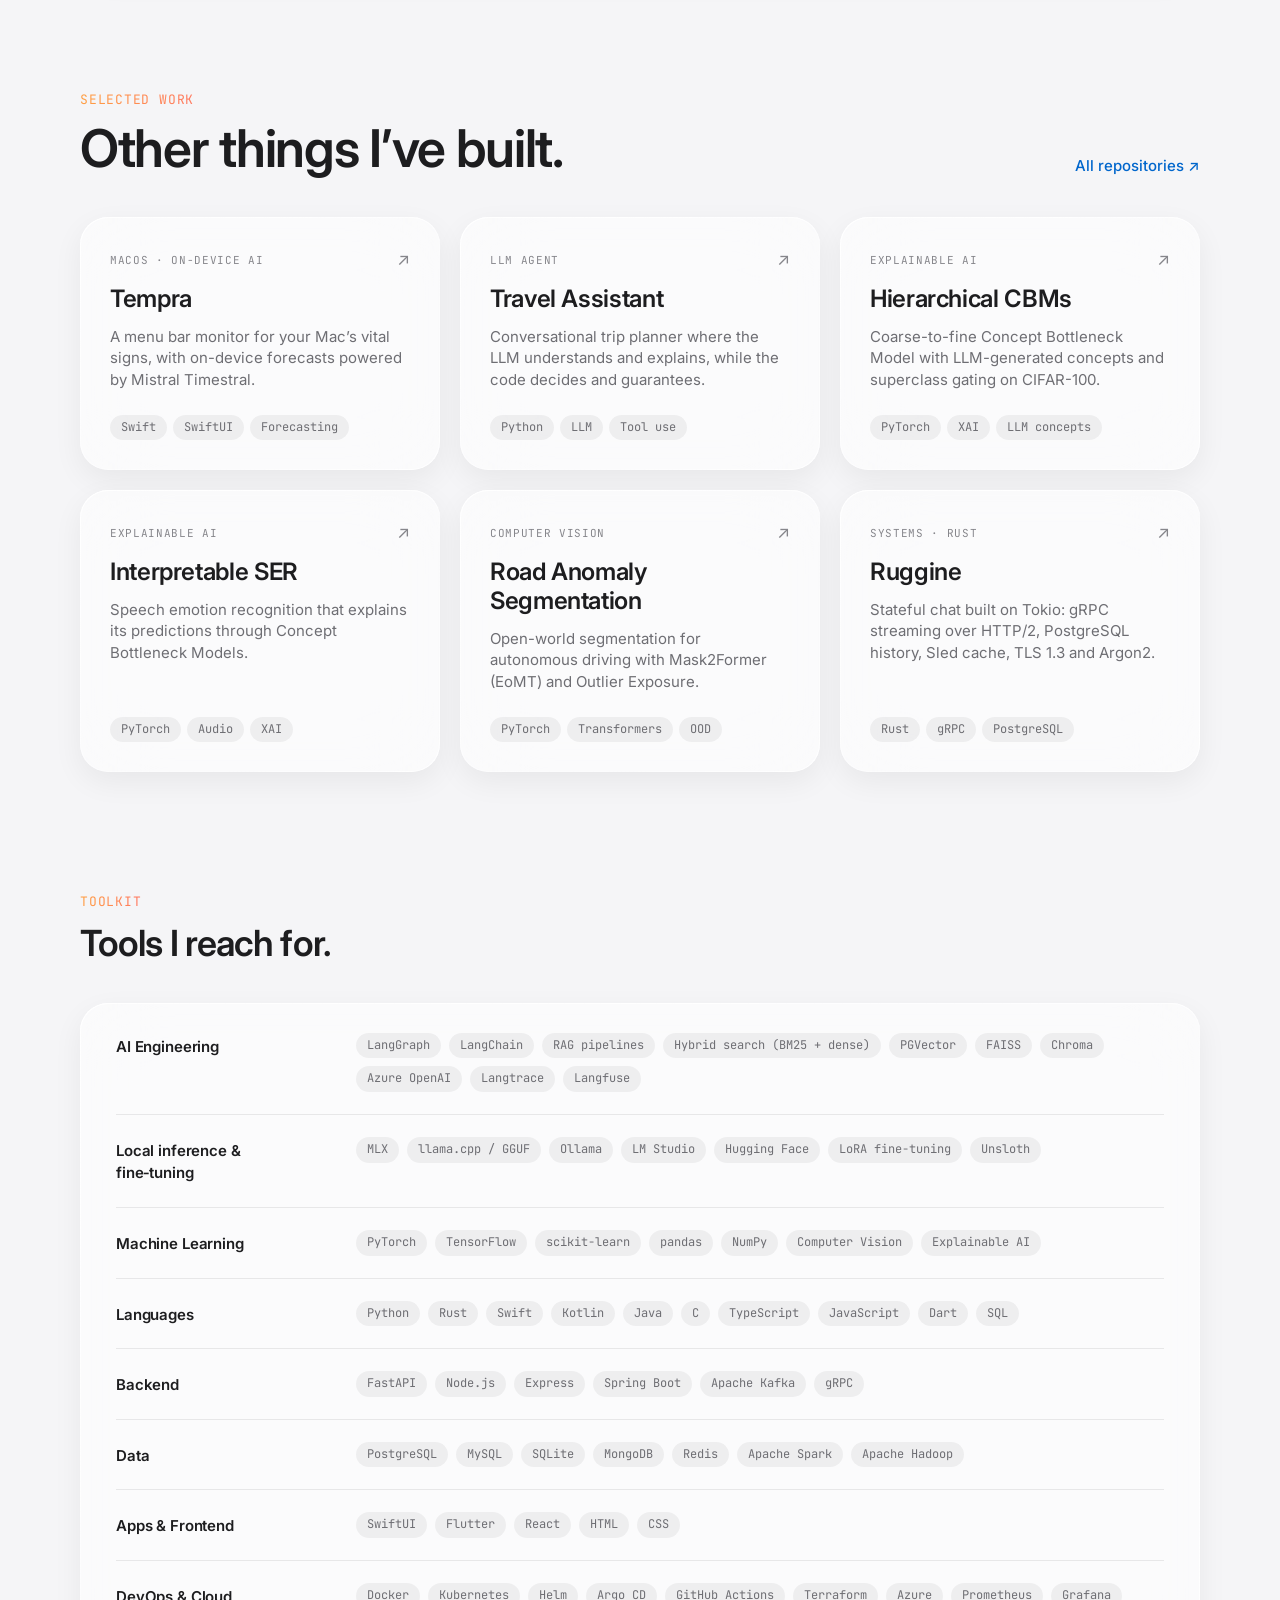
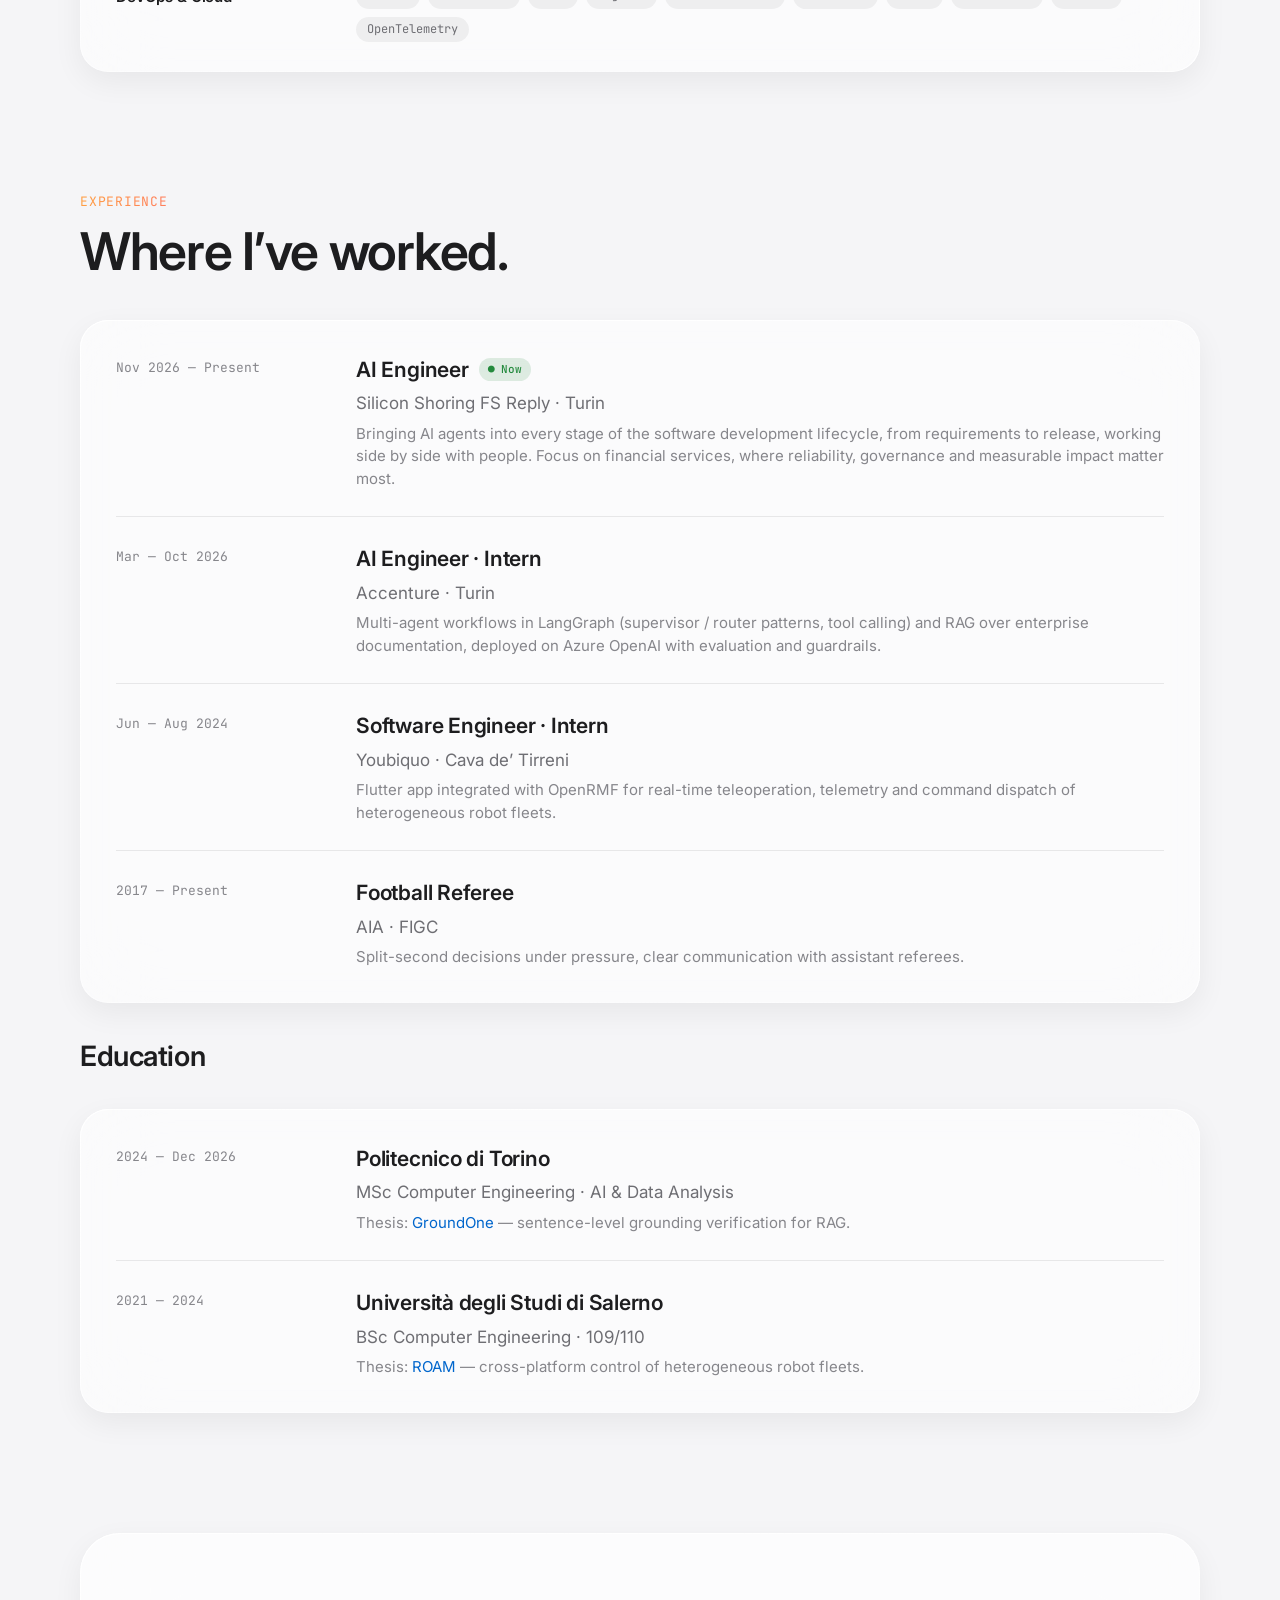
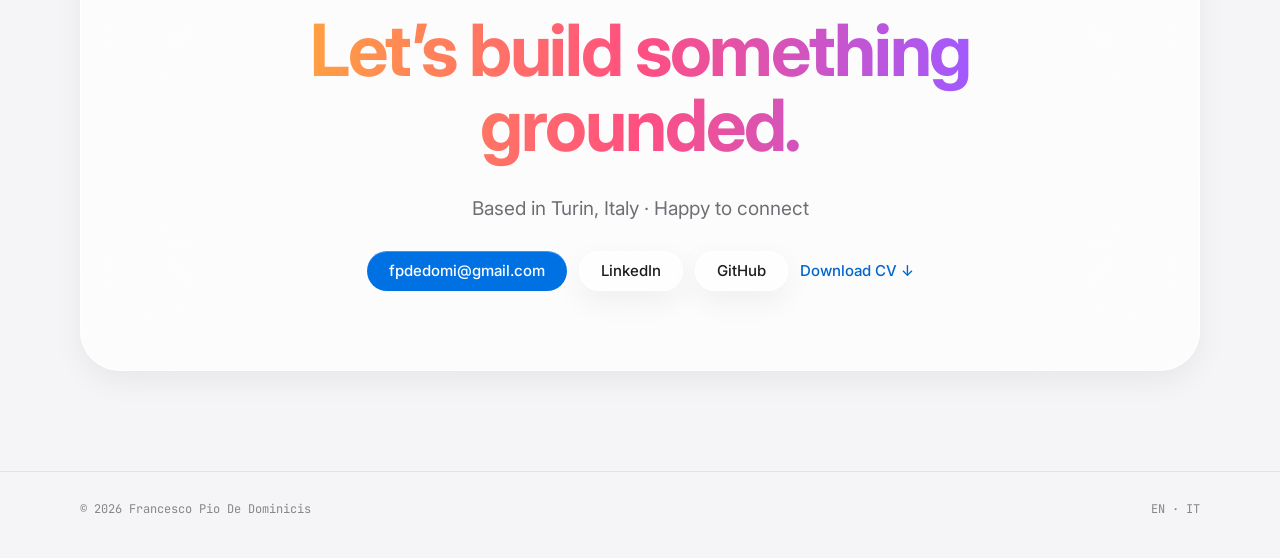
==== commit 5f85890c: "Projects headline: Other things I've built Co-Authored-By: Claude Opus 5.5 <noreply@anthropic.com>" ====
--- a/index.html
+++ b/index.html
@@ -94,7 +94,7 @@
       <div class="section-head">
         <div>
           <p class="eyebrow gradient-text">Selected work</p>
-          <h2 class="headline" id="projects-title">Things I’ve built.</h2>
+          <h2 class="headline" id="projects-title">Other things I’ve built.</h2>
         </div>
         <a class="link" href="https://github.com/frankydedo?tab=repositories" target="_blank" rel="noopener">All repositories ↗</a>
       </div>
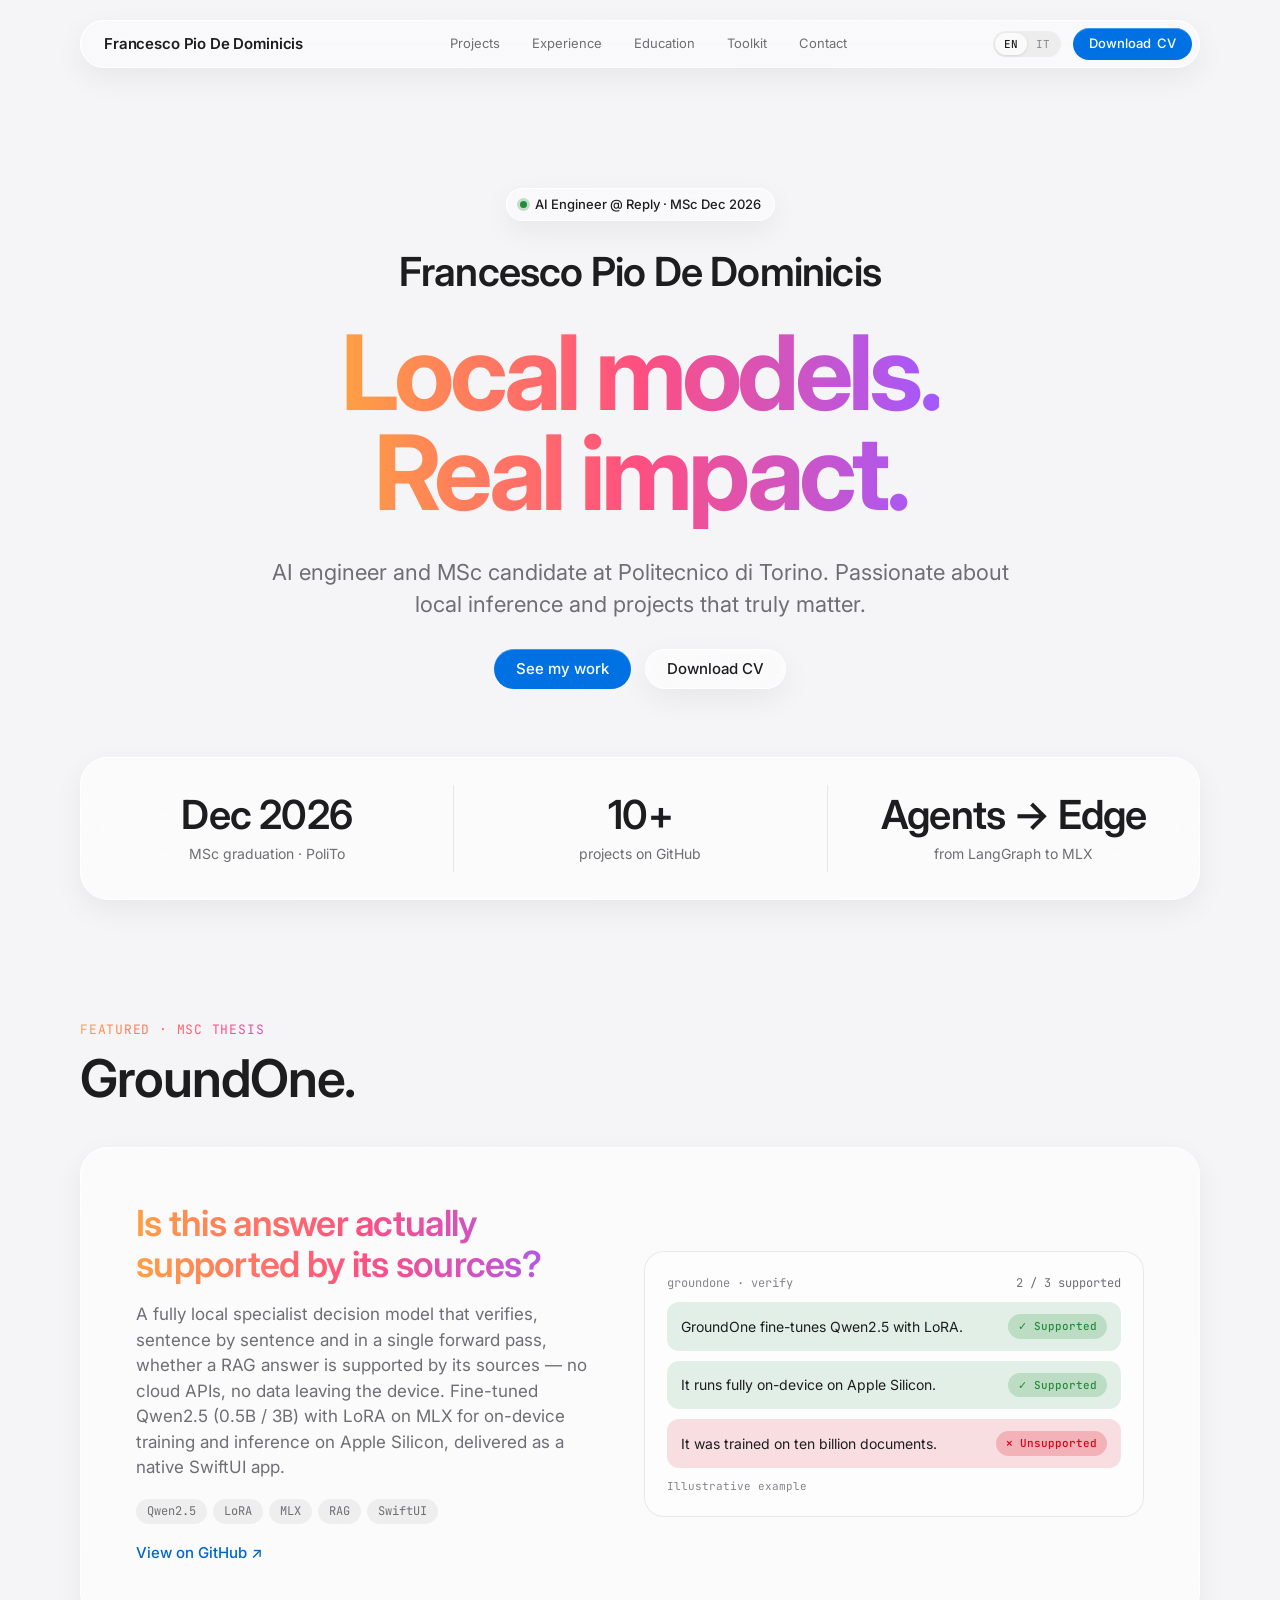
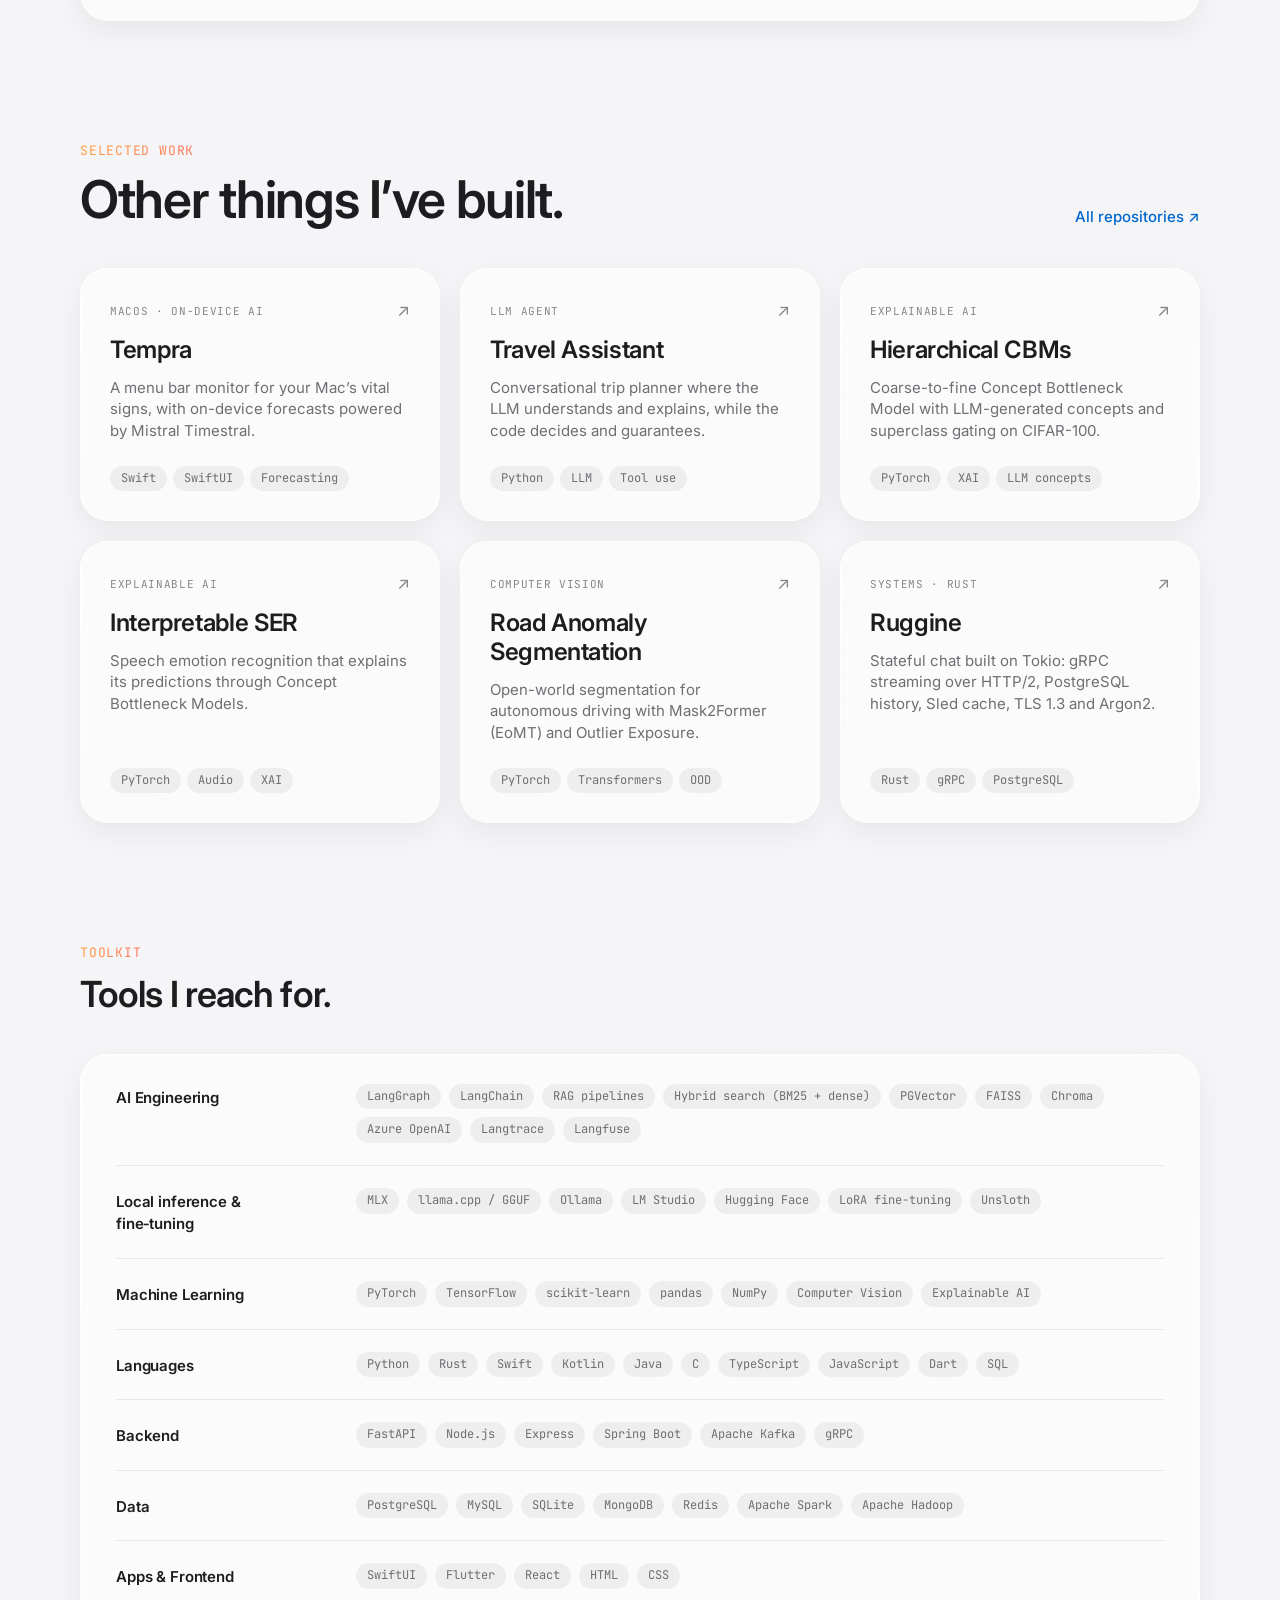
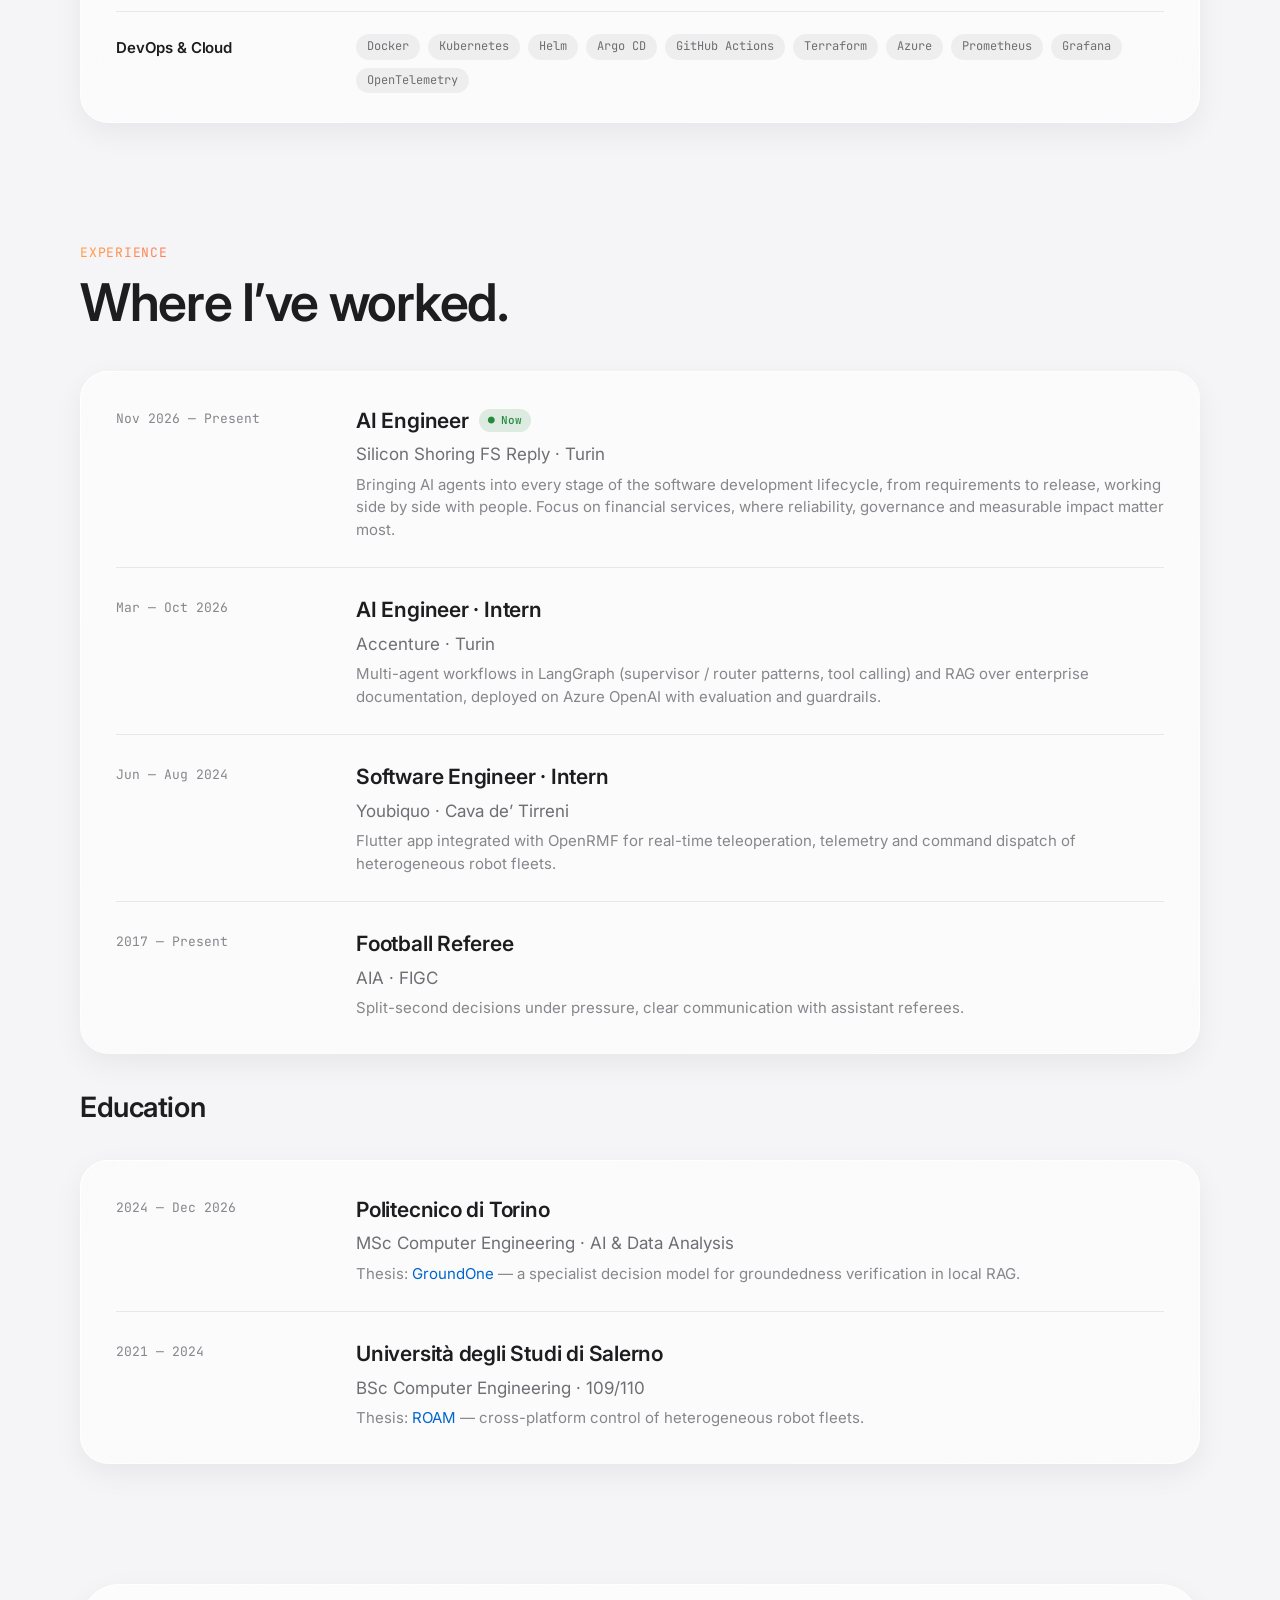
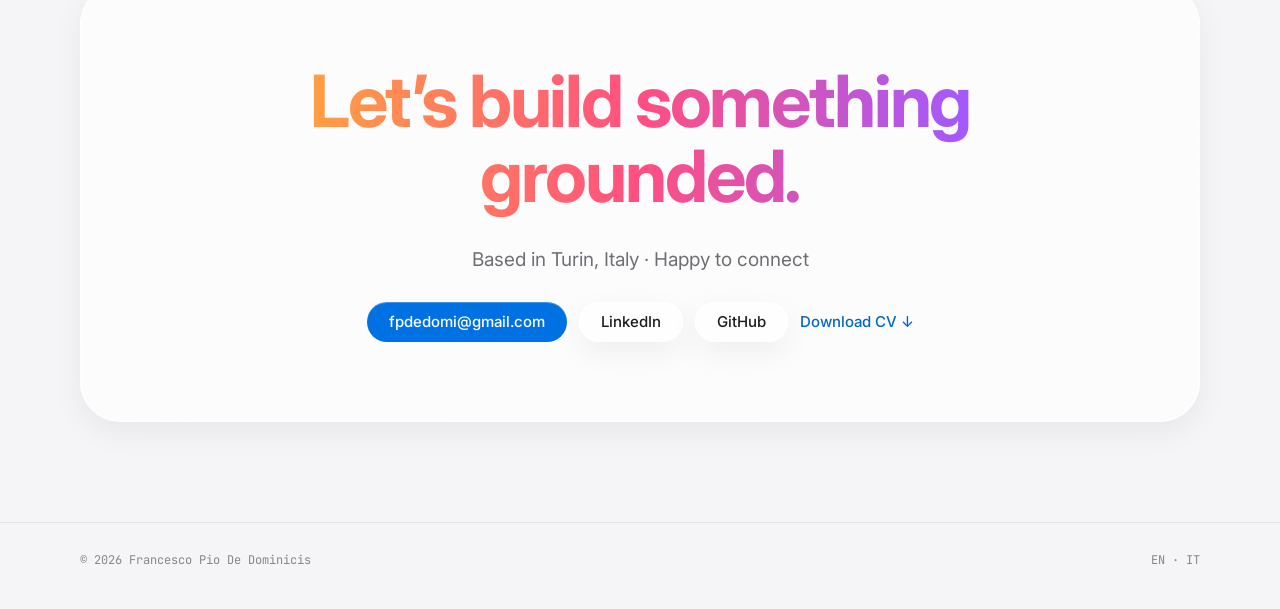
==== commit 2550d0dd: "New CV; align GroundOne copy with it Co-Authored-By: Claude Opus 5.5 <noreply@anthropic.com>" ====
--- a/index.html
+++ b/index.html
@@ -73,7 +73,7 @@
       <article class="featured glass">
         <div class="featured__body">
           <h3 class="featured__title gradient-text">Is this answer actually supported by its sources?</h3>
-          <p class="featured__text">A specialist decision model that verifies, sentence by sentence and in a single forward pass, whether a RAG answer is supported by its sources. Fine-tuned Qwen2.5 (0.5B / 3B) with LoRA on MLX, running fully on Apple Silicon, with a native SwiftUI app.</p>
+          <p class="featured__text">A fully local specialist decision model that verifies, sentence by sentence and in a single forward pass, whether a RAG answer is supported by its sources — no cloud APIs, no data leaving the device. Fine-tuned Qwen2.5 (0.5B / 3B) with LoRA on MLX for on-device training and inference on Apple Silicon, delivered as a native SwiftUI app.</p>
           <ul class="tags" aria-label="Technologies">
             <li class="tag">Qwen2.5</li><li class="tag">LoRA</li><li class="tag">MLX</li><li class="tag">RAG</li><li class="tag">SwiftUI</li>
           </ul>
@@ -232,7 +232,7 @@
           <div>
             <h3 class="entry__role">Politecnico di Torino</h3>
             <p class="entry__org">MSc Computer Engineering · AI &amp; Data Analysis</p>
-            <p class="entry__text">Thesis: <a href="https://github.com/frankydedo/GroundOne" target="_blank" rel="noopener">GroundOne</a> — sentence-level grounding verification for RAG.</p>
+            <p class="entry__text">Thesis: <a href="https://github.com/frankydedo/GroundOne" target="_blank" rel="noopener">GroundOne</a> — a specialist decision model for groundedness verification in local RAG.</p>
           </div>
         </li>
         <li class="entry">
